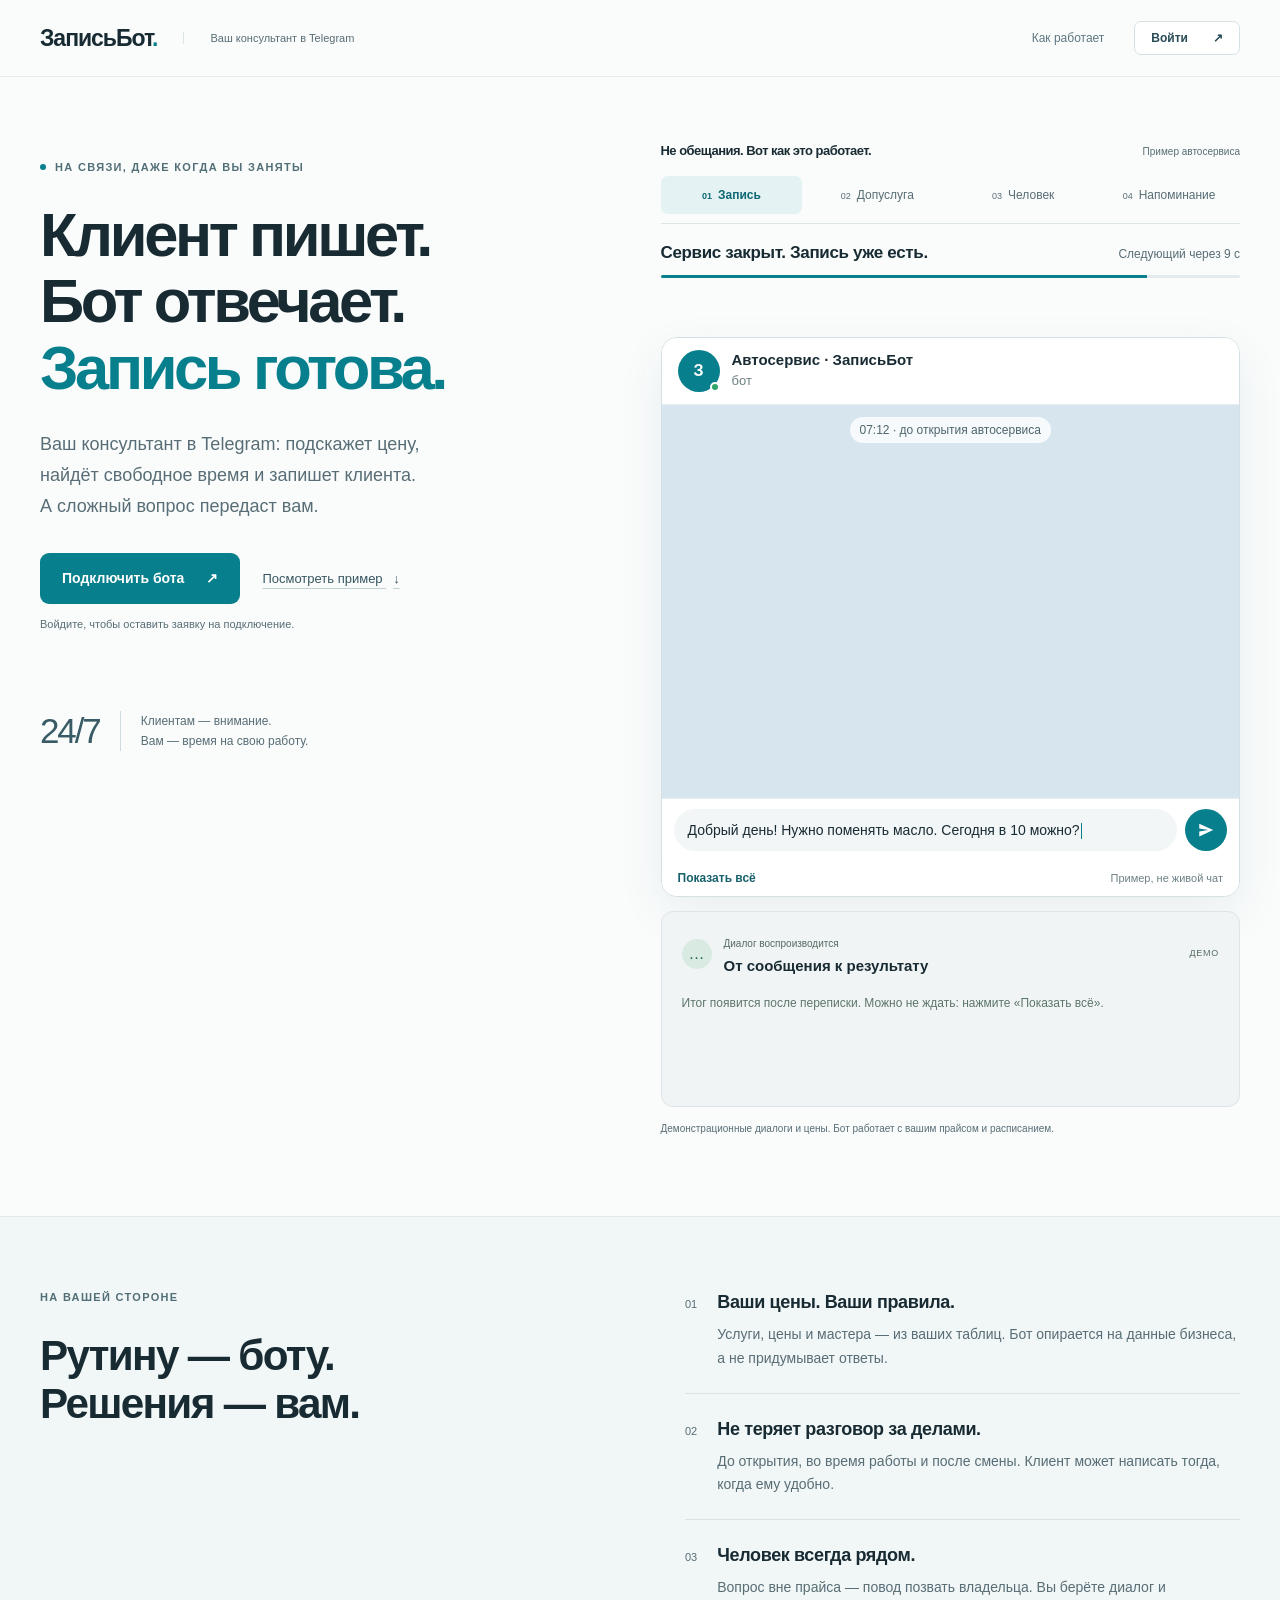
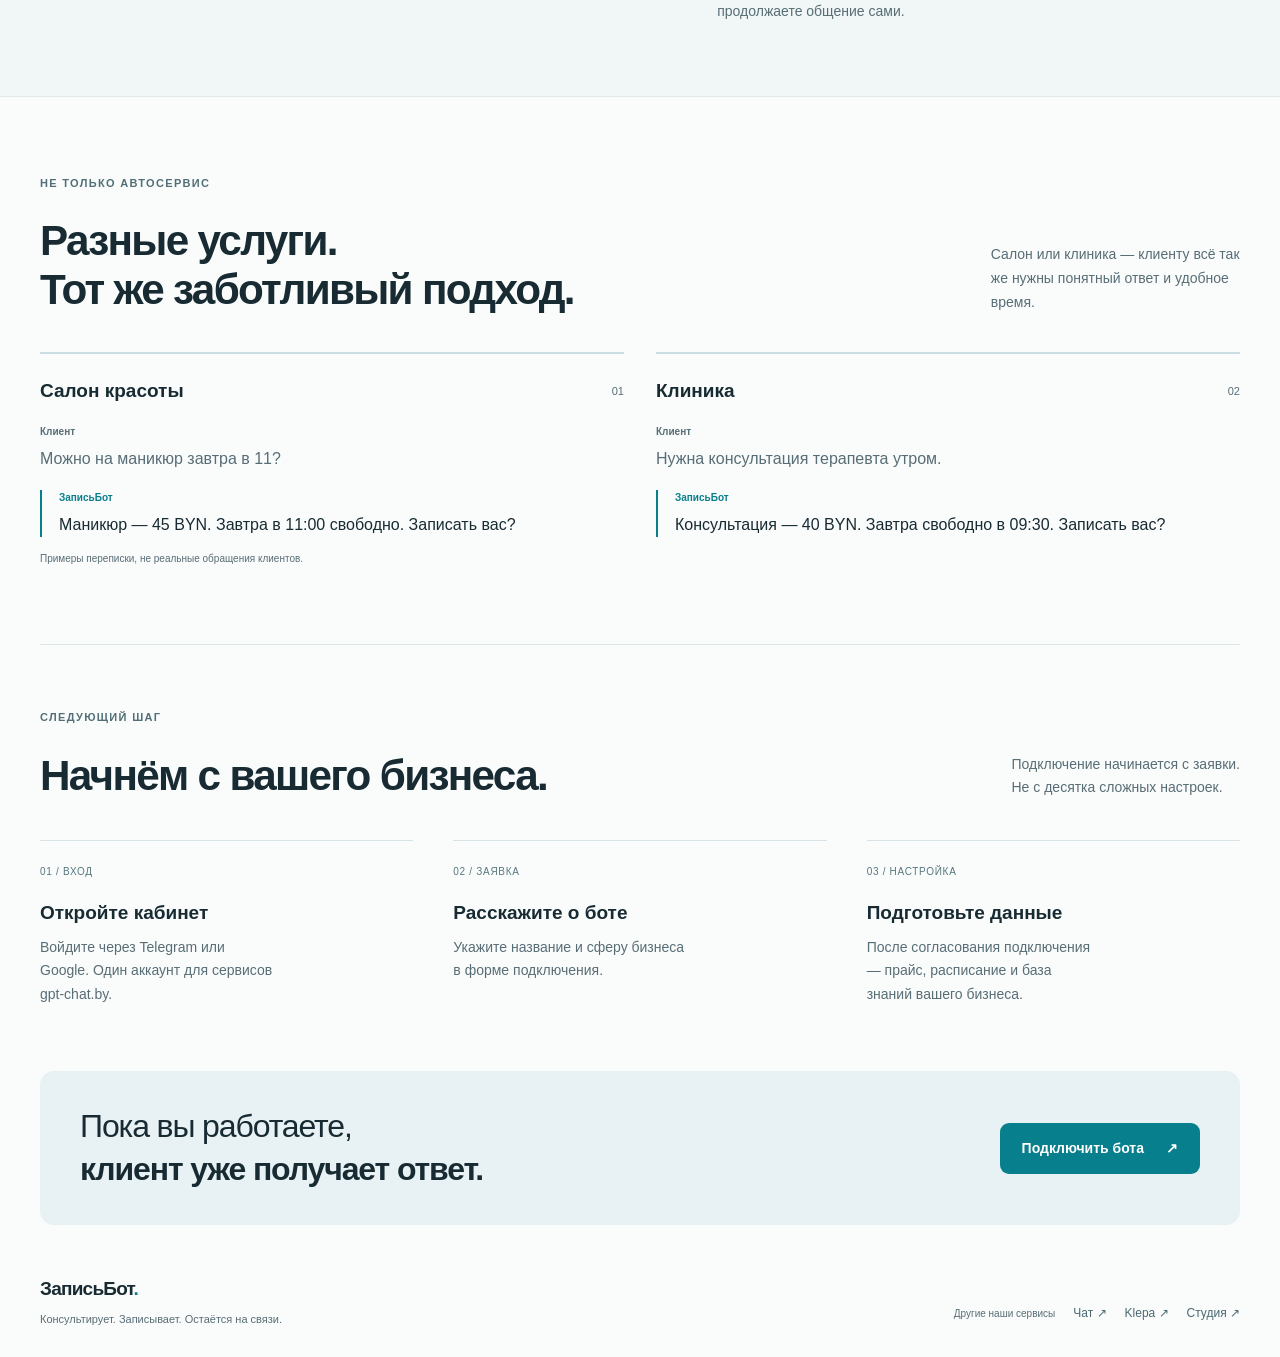
==== index.html @ fa201f04 "Deploy 2026-10-07 21:41" ====
<!DOCTYPE html><html  lang="ru"><head><meta charset="utf-8">
<meta name="viewport" content="width=device-width, initial-scale=1">
<title>ЗаписьБот — консультант в Telegram для вашего бизнеса</title>
<script>(function(){try{if(localStorage.getItem('agent.auth.token'))document.documentElement.dataset.session='1'}catch(e){}})()</script>
<style>:root{color-scheme:light;--ink:#1c2430;--muted:#5c6b7a;--paper:#f4efe6;--card:#fffdf8;--line:#e4dccb;--accent:#0f6e6e;--accent-ink:#f7fffc;--warn:#8a5a12;--bad:#8d2f2f;--ok:#1d6b45;--shadow:0 10px 30px rgba(28,36,48,.08);font-family:Segoe UI,PT Sans,sans-serif}*{box-sizing:border-box}body{background:var(--paper);color:var(--ink);margin:0}a{color:inherit}button,input,select,textarea{font:inherit}button{cursor:pointer}.page{margin:0 auto;width:min(1080px,calc(100% - 32px))}.topbar{background:#10243a;color:#f4efe6;position:sticky;top:0;z-index:20}.topbar-row{align-items:center;display:flex;gap:16px;min-height:64px}.wordmark{color:inherit;font-weight:700;letter-spacing:.02em;text-decoration:none}.nav,.topbar-end{align-items:center;display:flex;gap:8px}.topbar-end{margin-left:auto}.btn,.nav-link{background:transparent;border:0;border-radius:999px;color:inherit;padding:8px 14px;text-decoration:none}.btn.primary{background:var(--accent);color:var(--accent-ink)}.btn.ghost{background:transparent;border:1px solid}.btn.small{font-size:14px;padding:6px 10px}.site-jump{color:#f4efe6}main{padding:28px 0 64px}h1{font-size:32px;margin:0 0 8px}.lead{color:var(--muted);margin:0 0 20px}.grid{display:grid;gap:16px;grid-template-columns:repeat(auto-fill,minmax(280px,1fr))}.card{background:var(--card);border:1px solid var(--line);border-radius:18px;box-shadow:var(--shadow);padding:18px}.card h2{font-size:20px;margin:0 0 6px}.row{align-items:center;display:flex;flex-wrap:wrap;gap:8px}.chip{background:#efe6d4;border-radius:999px;font-size:13px;padding:2px 8px}.chip.ok{background:#d9f3e6;color:var(--ok)}.chip.warn{background:#f8e7c8;color:var(--warn)}.chip.bad{background:#f8d6d6;color:var(--bad)}.steps{color:var(--muted);display:flex;font-size:13px;gap:8px;margin:12px 0}.steps span.done{color:var(--ok);font-weight:650}label{display:block;font-size:14px;margin:10px 0 4px}input,select,textarea{background:#fff;border:1px solid var(--line);border-radius:10px;padding:10px 12px;width:100%}.tabs{display:flex;gap:8px;margin:16px 0}.tabs button[aria-selected=true]{background:var(--accent);color:var(--accent-ink)}.list{display:flex;flex-direction:column;gap:8px}.item,.list button{background:#fff;border:1px solid var(--line);border-radius:12px;padding:12px;text-align:left}.dialog{background:#10243a75;display:grid;inset:0;padding:16px;place-items:center;position:fixed}.dialog .card{width:min(420px,100%)}.error{color:var(--bad)}.note{color:var(--muted);font-size:14px}.transcript{display:flex;flex-direction:column;gap:8px;margin-top:12px}.bubble{background:#fff;border:1px solid var(--line);border-radius:12px;padding:10px 12px}.bubble.user{background:#e7f4f4}.session-hold{display:none}html[data-session="1"] .session-view:not(.session-known) .shift-showcase{display:none!important}html[data-session="1"] .session-hold{display:block;min-height:calc(100vh - 92px)}html[data-session="1"] .session-known .session-hold{display:none}</style>
<style>.login-overlay[data-v-5df3099f]{align-items:center;background:#181d207a;color:#252b2f;display:flex;inset:0;justify-content:center;padding:24px;position:fixed;z-index:1000}.login-overlay[data-v-5df3099f],.login-panel[data-v-5df3099f]{overflow-y:auto;overscroll-behavior:contain}.login-panel[data-v-5df3099f]{background:#fff;border:1px solid #e3e7e8;border-radius:24px;box-shadow:0 24px 80px #181d2033;max-height:calc(100dvh - 48px);padding:36px;position:relative;width:min(460px,100%)}.login-close[data-v-5df3099f]{background:transparent;border:0;border-radius:12px;color:#60686d;display:grid;height:44px;padding:10px;place-items:center;position:absolute;right:12px;top:12px;width:44px}.login-close svg[data-v-5df3099f]{fill:none;height:20px;stroke:currentColor;stroke-linecap:round;stroke-width:1.8;width:20px}.login-close[data-v-5df3099f]:hover{background:#f2f4f4}.login-eyebrow[data-v-5df3099f]{color:#087f8c;font-size:12px;font-weight:700;letter-spacing:.04em;margin:0 32px 16px 0}.login-panel h2[data-v-5df3099f]{font-size:clamp(26px,5vw,30px);letter-spacing:-.03em;line-height:1.2;margin:0 0 12px}.login-description[data-v-5df3099f]{color:#60686d;font-size:15px;line-height:1.6;margin:0}.login-account[data-v-5df3099f]{background:#f7f8f8;border:1px solid #e3e7e8;border-radius:12px;margin:24px 0;padding:16px}.login-account strong[data-v-5df3099f]{font-size:14px;font-weight:650}.login-account p[data-v-5df3099f]{color:#60686d;font-size:13px;line-height:1.6;margin:6px 0 0}.login-consent[data-v-5df3099f]{align-items:flex-start;cursor:pointer;display:flex;font-size:14px;gap:12px;line-height:1.5;margin:0}.login-checkbox[data-v-5df3099f]{accent-color:#087f8c;border-radius:4px;cursor:pointer;flex:0 0 20px;height:20px;margin:1px 0 0;padding:0;width:20px}.login-hint[data-v-5df3099f]{color:#60686d;font-size:12px;line-height:1.5;margin:8px 0 24px 32px}.login-providers[data-v-5df3099f]{display:grid;gap:10px}.login-provider[data-v-5df3099f]{align-items:center;border:1px solid transparent;border-radius:12px;display:flex;font-size:14px;font-weight:650;gap:12px;justify-content:center;line-height:1.5;min-height:52px;padding:12px 16px;width:100%}.login-provider svg[data-v-5df3099f]{flex-shrink:0;height:20px;width:20px}.login-telegram[data-v-5df3099f]{background:#087f8c;color:#fff}.login-telegram[data-v-5df3099f]:hover:not(:disabled){box-shadow:inset 0 0 0 100px #0000001a}.login-google[data-v-5df3099f]{background:#fff;border-color:#d5dbde;color:#252b2f}.login-google[data-v-5df3099f]:hover:not(:disabled){background:#f2f4f4}.login-google-mark[data-v-5df3099f]{font-size:20px;font-weight:700;line-height:1;width:20px}.login-provider[data-v-5df3099f]:disabled{cursor:not-allowed;opacity:.5}.login-checkbox[data-v-5df3099f]:focus-visible,.login-close[data-v-5df3099f]:focus-visible,.login-provider[data-v-5df3099f]:focus-visible{outline:3px solid #087f8c;outline-offset:3px}.login-panel h2[data-v-5df3099f]:focus{outline:none}.login-error[data-v-5df3099f]{background:#f7f8f8;border:1px solid #60686d;border-radius:10px;font-size:14px;line-height:1.5;margin:16px 0 0;overflow-wrap:anywhere;padding:12px 14px}@media(max-width:520px){.login-overlay[data-v-5df3099f]{padding:12px}.login-panel[data-v-5df3099f]{border-radius:18px;max-height:calc(100dvh - 24px);padding:32px 24px 24px}}</style>
<style>.guest-header[data-v-94c9e81d]{background:#fafcfc;border-bottom:1px solid #e5ecee;color:#182b33;position:sticky;top:0;z-index:20}.guest-header-row[data-v-94c9e81d]{align-items:center;display:flex;gap:26px;margin-inline:auto;min-height:76px;width:min(1240px,calc(100% - 80px))}.guest-wordmark[data-v-94c9e81d]{font-size:23px;font-weight:750;letter-spacing:-.045em;text-decoration:none;white-space:nowrap}.guest-wordmark>span[data-v-94c9e81d]{color:#087f8c}.guest-tagline[data-v-94c9e81d]{border-left:1px solid #dce5e7;color:#586d75;font-size:11px;padding-left:26px}.guest-navigation[data-v-94c9e81d]{align-items:center;display:flex;gap:30px;margin-left:auto}.guest-example[data-v-94c9e81d]{color:#5d7780;font-size:12px;text-decoration:none}.guest-login[data-v-94c9e81d]{align-items:center;background:#fff;border:1px solid #d5e2e5;border-radius:7px;color:#284b56;display:flex;font-size:12px;font-weight:600;gap:25px;padding:9px 16px}.guest-login[data-v-94c9e81d]:hover{background:#eaf3f4}.guest-header[data-v-94c9e81d] :is(a,button):focus-visible{outline:2px solid #087f8c;outline-offset:4px}html[data-session="1"] .guest-header.session-pending{height:64px;min-height:64px;visibility:hidden}@media(max-width:1100px){.guest-header-row[data-v-94c9e81d]{width:calc(100% - 48px)}}@media(max-width:820px){.guest-tagline[data-v-94c9e81d]{display:none}}@media(max-width:540px){.guest-header-row[data-v-94c9e81d]{gap:12px;min-height:64px;width:calc(100% - 36px)}.guest-wordmark[data-v-94c9e81d]{font-size:21px}.guest-navigation[data-v-94c9e81d]{gap:14px}.guest-example[data-v-94c9e81d]{font-size:11px}.guest-login[data-v-94c9e81d]{gap:12px;padding:8px 12px}}</style>
<style>.conversation[data-v-5dbd0349]{border:1px solid #d5e0e4;border-radius:16px;box-shadow:0 16px 48px #18394112;color:#182b33;flex-direction:column;height:560px;overflow:hidden}.chat-header[data-v-5dbd0349],.conversation[data-v-5dbd0349]{background:#fff;display:flex}.chat-header[data-v-5dbd0349]{align-items:center;border-bottom:1px solid #e6eef0;flex-shrink:0;gap:12px;padding:12px 16px}.avatar[data-v-5dbd0349]{background:#087f8c;border-radius:50%;color:#fff;display:grid;flex-shrink:0;font-weight:700;height:42px;place-items:center;position:relative;width:42px}.dot[data-v-5dbd0349]{background:#2ea36a;border:2px solid #fff;border-radius:50%;bottom:0;height:10px;position:absolute;right:0;width:10px}.chat-header strong[data-v-5dbd0349]{display:block;font-size:15px;line-height:1.2}.status[data-v-5dbd0349]{align-items:center;color:#6d8086;display:flex;font-size:13px;gap:6px;margin-top:2px;min-height:18px}.status.live[data-v-5dbd0349]{color:#087f8c}.spinner[data-v-5dbd0349]{animation:spin-5dbd0349 .7s linear infinite;border:2px solid #b7dde2;border-radius:50%;border-top-color:#087f8c;height:12px;width:12px}.feed[data-v-5dbd0349]{background:#d7e6ee;display:flex;flex:1;flex-direction:column;gap:8px;list-style:none;margin:0;min-height:0;overflow:auto;padding:12px 14px 16px}.date-chip[data-v-5dbd0349]{align-self:center;background:#ffffffd0;border-radius:999px;color:#4d656c;font-size:12px;margin-bottom:4px;padding:4px 10px}.message[data-v-5dbd0349]{align-self:flex-start;animation:rise-5dbd0349 .28s ease;background:#fff;border-radius:12px 12px 12px 4px;box-shadow:0 1px 1px #1839411a;max-width:min(78%,460px);padding:8px 12px 7px}.message.client[data-v-5dbd0349]{align-self:flex-end;background:#e7ffd4;border-radius:12px 12px 4px}.who[data-v-5dbd0349]{color:#087f8c;font-size:12px;font-weight:700}.message.owner .who[data-v-5dbd0349]{color:#2f8f4e}.message p[data-v-5dbd0349]{font-size:15px;line-height:1.45;margin:2px 0 0;white-space:pre-wrap}.composer[data-v-5dbd0349]{align-items:center;background:#fff;border-top:1px solid #e6eef0;display:flex;flex-shrink:0;gap:8px;height:62px;padding:0 12px}.input[data-v-5dbd0349]{background:#f3f6f7;border-radius:21px;flex:1;font-size:14px;height:42px;line-height:22px;min-width:0;overflow-x:auto;padding:10px 14px;scrollbar-width:none;white-space:nowrap}.input[data-v-5dbd0349]::-webkit-scrollbar{display:none}.placeholder[data-v-5dbd0349]{color:#8aa0a6}.caret[data-v-5dbd0349]{animation:blink-5dbd0349 1s steps(1) infinite;background:#087f8c;display:inline-block;height:16px;margin-left:1px;vertical-align:middle;width:1.5px}.send[data-v-5dbd0349]{background:#e7eef1;border-radius:50%;color:#8aa0a6;display:grid;flex-shrink:0;height:42px;place-items:center;width:42px}.send.ready[data-v-5dbd0349]{background:#087f8c;color:#fff}.footnote[data-v-5dbd0349]{align-items:center;background:#fff;display:flex;flex-shrink:0;gap:16px;height:36px;padding:0 16px}.footnote button[data-v-5dbd0349]{background:transparent;border:0;color:#17616d;font-size:12px;font-weight:650;padding:0}.footnote span[data-v-5dbd0349]{color:#6d8086;font-size:11px;margin-left:auto}button[data-v-5dbd0349]:focus-visible{outline:2px solid #087f8c;outline-offset:3px}@keyframes spin-5dbd0349{to{transform:rotate(1turn)}}@keyframes blink-5dbd0349{50%{opacity:0}}@keyframes rise-5dbd0349{0%{opacity:0;transform:translateY(8px)}}@media(max-width:480px){.chat-header[data-v-5dbd0349],.feed[data-v-5dbd0349]{padding:12px}.message[data-v-5dbd0349]{max-width:88%}}@media(prefers-reduced-motion:reduce){.caret[data-v-5dbd0349],.message[data-v-5dbd0349],.spinner[data-v-5dbd0349]{animation:none}}</style>
<style>.showcase[data-v-7ecd2133]{--demo-ink:#182b33;--demo-muted:#586d75;--demo-accent:#087f8c;background:#fafcfc;color:var(--demo-ink);font-family:Segoe UI,sans-serif;line-height:1.5;margin:-28px 0 -64px}.showcase-width[data-v-7ecd2133]{margin-inline:auto;width:min(1240px,calc(100% - 80px))}.opening[data-v-7ecd2133]{align-items:start;display:grid;gap:70px;grid-template-columns:.95fr 1fr;padding-block:64px 80px}.hero[data-v-7ecd2133]{padding-top:18px;position:sticky;top:120px}.eyebrow[data-v-7ecd2133],.section-label[data-v-7ecd2133]{color:#526e76;font-size:11px;font-weight:650;letter-spacing:.12em;margin:0 0 26px;text-transform:uppercase}.eyebrow[data-v-7ecd2133]{align-items:center;display:flex;gap:9px}.eyebrow span[data-v-7ecd2133]{background:var(--demo-accent);border-radius:50%;height:6px;width:6px}.hero h1[data-v-7ecd2133]{font-size:clamp(42px,4.8vw,68px);font-weight:650;letter-spacing:-.055em;line-height:1.09;margin:0 0 27px}.hero h1>span[data-v-7ecd2133]{color:var(--demo-accent)}.intro[data-v-7ecd2133]{color:var(--demo-muted);font-size:18px;line-height:1.7;margin:0 0 32px;max-width:39ch}.hero-actions[data-v-7ecd2133]{display:flex;flex-wrap:wrap}.action[data-v-7ecd2133],.hero-actions[data-v-7ecd2133]{align-items:center;gap:22px}.action[data-v-7ecd2133]{border:0;border-radius:9px;display:inline-flex;font-size:14px;font-weight:650;padding:15px 22px;text-decoration:none}.action.primary[data-v-7ecd2133]{background:var(--demo-accent);color:#fff}.action.primary[data-v-7ecd2133]:hover{background:#066775}.text-link[data-v-7ecd2133]{color:#36565f;font-size:13px;text-decoration-color:#c3d1d5;text-underline-offset:5px}.text-link span[data-v-7ecd2133]{margin-left:7px}.action-note[data-v-7ecd2133]{color:var(--demo-muted);font-size:11px;margin:12px 0 0}.hero-footnote[data-v-7ecd2133]{align-items:center;display:flex;gap:20px;margin-top:66px}.footnote-mark[data-v-7ecd2133]{color:#395b65;font-size:35px;font-weight:350;letter-spacing:-.06em}.hero-footnote p[data-v-7ecd2133]{border-left:1px solid #cfdbde;color:var(--demo-muted);font-size:12px;line-height:1.7;padding-left:20px}.demo[data-v-7ecd2133]{min-width:0;scroll-margin-top:100px}.demo-heading[data-v-7ecd2133]{align-items:baseline;display:flex;flex-wrap:wrap;gap:6px 16px;justify-content:space-between;margin-bottom:15px}.demo-heading h2[data-v-7ecd2133]{font-size:13px;font-weight:650;margin:0}.demo-heading>span[data-v-7ecd2133]{color:var(--demo-muted);font-size:10px}.scenario-tabs[data-v-7ecd2133]{border-bottom:1px solid #dce5e7;display:flex;gap:4px;padding-bottom:9px}.scenario-tabs button[data-v-7ecd2133]{background:transparent;border:0;border-radius:7px;color:var(--demo-muted);flex:1;font-size:12px;padding:10px 11px;white-space:nowrap}.scenario-tabs button[aria-pressed=true][data-v-7ecd2133]{background:#e5f2f3;color:#0b6874;font-weight:650}.tab-number[data-v-7ecd2133]{font-size:9px;margin-right:6px}.scene-caption[data-v-7ecd2133]{margin:16px 0 15px}.caption-row[data-v-7ecd2133]{align-items:baseline;display:flex;gap:12px;justify-content:space-between}.scene-caption h3[data-v-7ecd2133]{font-size:17px;font-weight:600;letter-spacing:-.02em;margin:0}.cycle[data-v-7ecd2133]{color:var(--demo-muted);flex-shrink:0;font-size:12px;font-variant-numeric:tabular-nums;margin:0}.cycle-track[data-v-7ecd2133]{background:#e3ebed;border-radius:999px;height:3px;margin-top:10px;overflow:hidden}.cycle-track span[data-v-7ecd2133]{background:var(--demo-accent);display:block;height:100%}.branches[data-v-7ecd2133]{display:flex;gap:7px;margin-top:12px;min-height:32px}.branches.idle[data-v-7ecd2133]{visibility:hidden}.branches button[data-v-7ecd2133]{background:#fff;border:1px solid #d5e0e3;border-radius:5px;color:#60747b;font-size:11px;padding:6px 10px}.branches button[aria-pressed=true][data-v-7ecd2133]{background:#182b33;border-color:#182b33;color:#fff}.result[data-v-7ecd2133]{background:#f0f6f3;border:1px solid #d5e4df;border-radius:12px;margin-top:14px;min-height:196px;padding:18px 20px}.result.pending[data-v-7ecd2133]{background:#f0f4f5;border-color:#dce4e7}.result-heading[data-v-7ecd2133]{align-items:center;display:flex;gap:12px}.result-icon[data-v-7ecd2133]{background:#d9eae2;border-radius:50%;color:#29694d;display:grid;flex-shrink:0;height:30px;place-items:center;width:30px}.result-label[data-v-7ecd2133]{color:#536b60;font-size:10px}.result h4[data-v-7ecd2133]{font-size:15px;font-weight:650;margin:1px 0 0}.sample[data-v-7ecd2133]{color:#536b60;font-size:9px;letter-spacing:.08em;margin-left:auto;text-transform:uppercase}.result dl[data-v-7ecd2133]{display:grid;gap:12px;grid-template-columns:.85fr 1.4fr 1fr;margin:19px 0 0}.result dt[data-v-7ecd2133]{color:#536b60;font-size:10px;margin-bottom:4px}.result dd[data-v-7ecd2133]{font-size:12px;font-weight:600;margin:0}.result-detail[data-v-7ecd2133]{color:#5d756b;font-size:12px;line-height:1.6;margin:16px 0 0}.example-note[data-v-7ecd2133]{color:var(--demo-muted);font-size:10px;margin:14px 0 0}.owner-notice[data-v-7ecd2133]{border:1px dashed #b7ccd0;border-radius:10px;margin-top:14px;padding:16px 20px}.owner-notice span[data-v-7ecd2133]{color:#54747c;font-size:10px;font-weight:650;letter-spacing:.06em;text-transform:uppercase}.owner-notice p[data-v-7ecd2133]{color:#536b73;font-size:14px;margin:6px 0 0}.principles[data-v-7ecd2133]{background:#f1f6f7;border-block:1px solid #e1e9eb;padding-block:72px}.principles-grid[data-v-7ecd2133]{display:grid;gap:90px;grid-template-columns:1fr 1fr}.showcase h2[data-v-7ecd2133]{letter-spacing:-.04em}.principles h2[data-v-7ecd2133],.section-heading h2[data-v-7ecd2133]{font-size:clamp(30px,3.3vw,44px);font-weight:600;line-height:1.15;margin:0}.principle-list article[data-v-7ecd2133]{align-items:baseline;border-bottom:1px solid #d7e3e6;display:flex;gap:20px;padding:22px 0}.principle-list article[data-v-7ecd2133]:first-child{padding-top:0}.principle-list article[data-v-7ecd2133]:last-child{border:0;padding-bottom:0}.principle-list article>span[data-v-7ecd2133]{color:var(--demo-muted);font-size:11px}.principle-list h3[data-v-7ecd2133]{font-size:18px;font-weight:600;letter-spacing:-.02em;margin:0 0 7px}.principle-list p[data-v-7ecd2133]{color:var(--demo-muted);font-size:14px;line-height:1.7;margin:0}.other-businesses[data-v-7ecd2133]{padding-block:78px}.section-heading[data-v-7ecd2133]{align-items:end;display:flex;gap:50px;justify-content:space-between}.section-heading>p[data-v-7ecd2133]{color:var(--demo-muted);font-size:14px;line-height:1.7;margin:0;max-width:32ch}.niche-grid[data-v-7ecd2133]{display:grid;gap:32px;grid-template-columns:1fr 1fr;margin-top:38px}.niche[data-v-7ecd2133]{border-top:2px solid #cadde1;padding:23px 0 0}.niche header[data-v-7ecd2133]{align-items:center;display:flex;justify-content:space-between}.niche h3[data-v-7ecd2133]{font-size:19px;font-weight:600;margin:0}.niche header>span[data-v-7ecd2133]{color:var(--demo-muted);font-size:11px}.niche p[data-v-7ecd2133]{font-size:16px;line-height:1.6;margin:18px 0 0}.niche p>span[data-v-7ecd2133]{display:block;font-size:10px;font-weight:600;margin-bottom:6px}.niche p>span[data-v-7ecd2133],.niche-client[data-v-7ecd2133]{color:var(--demo-muted)}.niche-reply[data-v-7ecd2133]{border-left:2px solid var(--demo-accent);padding-left:17px}.niche-reply>span[data-v-7ecd2133]{color:var(--demo-accent)!important}.getting-started[data-v-7ecd2133]{border-top:1px solid #dce6e9;padding-block:64px 0}.onboarding[data-v-7ecd2133]{display:grid;gap:40px;grid-template-columns:repeat(3,1fr);list-style:none;margin:40px 0 64px;padding:0}.onboarding li[data-v-7ecd2133]{border-top:1px solid #d6e2e5;padding-top:17px}.onboarding li>span[data-v-7ecd2133]{color:#57777e;font-size:10px;letter-spacing:.07em;text-transform:uppercase}.onboarding h3[data-v-7ecd2133]{font-size:19px;font-weight:600;margin:17px 0 8px}.onboarding p[data-v-7ecd2133]{color:var(--demo-muted);font-size:14px;line-height:1.7;margin:0;max-width:30ch}.closing[data-v-7ecd2133]{align-items:center;background:#e8f2f4;border-radius:14px;display:flex;gap:24px;justify-content:space-between;padding:34px 40px}.closing p[data-v-7ecd2133]{font-size:clamp(22px,2.5vw,32px);letter-spacing:-.035em;line-height:1.35;margin:0}.closing strong[data-v-7ecd2133]{font-weight:600}.closing .action[data-v-7ecd2133]{flex-shrink:0}.footer[data-v-7ecd2133]{align-items:end;display:flex;gap:30px;justify-content:space-between;padding-block:50px 30px}.footer-brand[data-v-7ecd2133]{font-size:19px;font-weight:700;letter-spacing:-.04em;text-decoration:none}.footer-brand>span[data-v-7ecd2133]{color:var(--demo-accent)}.footer p[data-v-7ecd2133]{color:var(--demo-muted);font-size:11px;margin:7px 0 0}.footer nav[data-v-7ecd2133]{align-items:center;display:flex;flex-wrap:wrap;gap:18px}.footer nav>span[data-v-7ecd2133]{color:var(--demo-muted);font-size:10px}.footer nav button[data-v-7ecd2133]{background:transparent;border:0;color:#4c6973;font-size:12px;padding:5px 0}.demo[data-v-7ecd2133]:focus-visible,a[data-v-7ecd2133]:focus-visible,button[data-v-7ecd2133]:focus-visible{outline:2px solid var(--demo-accent);outline-offset:4px}@media(min-width:1600px){.opening[data-v-7ecd2133]{padding-top:88px}}@media(max-width:1100px){.opening[data-v-7ecd2133]{gap:35px}.showcase-width[data-v-7ecd2133]{width:calc(100% - 48px)}.tab-number[data-v-7ecd2133]{display:none}.hero-actions[data-v-7ecd2133]{gap:16px}.principles-grid[data-v-7ecd2133]{gap:50px}}@media(max-width:820px){.opening[data-v-7ecd2133]{gap:48px;grid-template-columns:1fr;padding-block:40px 54px}.hero[data-v-7ecd2133]{padding-top:0;position:static}.hero h1[data-v-7ecd2133]{font-size:clamp(48px,8vw,64px)}.intro[data-v-7ecd2133]{max-width:44ch}.hero-footnote[data-v-7ecd2133]{display:none}.demo[data-v-7ecd2133]{max-width:620px;width:100%}.principles-grid[data-v-7ecd2133]{gap:30px;grid-template-columns:1fr}.principles[data-v-7ecd2133]{padding-block:48px}.section-heading[data-v-7ecd2133]{align-items:start;flex-direction:column;gap:22px}.section-heading>p[data-v-7ecd2133]{max-width:45ch}.other-businesses[data-v-7ecd2133]{padding-block:48px}.onboarding[data-v-7ecd2133]{gap:24px;margin-bottom:40px}.closing[data-v-7ecd2133]{padding:28px}.footer[data-v-7ecd2133]{align-items:start;flex-direction:column}}@media(max-width:540px){.showcase-width[data-v-7ecd2133]{width:calc(100% - 36px)}.eyebrow[data-v-7ecd2133]{font-size:9px;letter-spacing:.08em;margin-bottom:22px}.hero h1[data-v-7ecd2133]{font-size:clamp(40px,11.4vw,58px)}.intro[data-v-7ecd2133]{font-size:16px;margin-bottom:24px}.action[data-v-7ecd2133],.hero-actions[data-v-7ecd2133]{gap:18px}.action[data-v-7ecd2133]{font-size:13px;padding:14px 18px}.text-link[data-v-7ecd2133]{font-size:12px}.scenario-tabs[data-v-7ecd2133]{gap:2px}.scenario-tabs button[data-v-7ecd2133]{font-size:11px;padding:10px 7px}.result[data-v-7ecd2133]{padding:16px}.result dl[data-v-7ecd2133]{grid-template-columns:1fr 1fr}.result dl>div[data-v-7ecd2133]:last-child{grid-column:1/-1}.niche-grid[data-v-7ecd2133],.onboarding[data-v-7ecd2133]{grid-template-columns:1fr}.niche-grid[data-v-7ecd2133]{gap:30px}.onboarding p[data-v-7ecd2133]{max-width:none}.getting-started[data-v-7ecd2133]{padding-top:40px}.closing[data-v-7ecd2133]{align-items:start;flex-direction:column;padding:24px}.footer[data-v-7ecd2133]{padding-top:36px}.footer nav[data-v-7ecd2133]{gap:16px}.footer nav>span[data-v-7ecd2133]{flex-basis:100%}}</style>
<link rel="preload" as="fetch" crossorigin="anonymous" href="/_payload.json?_b=02674fe7-17ca-4e29-85c3-bb653f272138">
<link rel="modulepreload" as="script" crossorigin href="/_nuxt/DmLUloKn.js">
<link rel="modulepreload" as="script" crossorigin href="/_nuxt/0H30kPEO.js">
<link rel="modulepreload" as="script" crossorigin href="/_nuxt/JbB9D_4R.js">
<link rel="modulepreload" as="script" crossorigin href="/_nuxt/CSxYJjL6.js">
<link rel="modulepreload" as="script" crossorigin href="/_nuxt/BD3rn7av.js">
<link rel="modulepreload" as="script" crossorigin href="/_nuxt/B3I9xoaW.js">
<script type="module" src="/_nuxt/DmLUloKn.js" crossorigin></script>
<link rel="prefetch" as="script" crossorigin href="/_nuxt/1NijRICx.js">
<link rel="prefetch" as="script" crossorigin href="/_nuxt/D34NlbVU.js">
<meta name="description" content="Кабинет владельца ЗаписьБота.">
<meta name="robots" content="noindex, nofollow">
<meta name="theme-color" content="#10243a">
<link rel="icon" type="image/svg+xml" href="/favicon.svg"></head><body><!--teleport start anchor--><!----><!--teleport anchor--><div id="__nuxt"><div data-v-94c9e81d><header class="session-pending guest-header" data-v-94c9e81d><div class="guest-header-row" data-v-94c9e81d><a aria-current="page" href="/" class="router-link-active router-link-exact-active guest-wordmark" data-v-94c9e81d>ЗаписьБот<span aria-hidden="true" data-v-94c9e81d>.</span></a><span class="guest-tagline" data-v-94c9e81d>Ваш консультант в Telegram</span><nav class="guest-navigation" aria-label="Главная навигация" data-v-94c9e81d><a class="guest-example" href="#demo" data-v-94c9e81d>Как работает</a><button type="button" class="guest-login" data-v-94c9e81d>Войти <span aria-hidden="true" data-v-94c9e81d>↗</span></button></nav></div></header><main data-v-94c9e81d><!--[--><div></div><div class="session-view"><div class="session-hold" aria-busy="true"></div><div class="showcase shift-showcase" data-v-7ecd2133><div class="showcase-width opening" data-v-7ecd2133><section class="hero" aria-labelledby="hero-title" data-v-7ecd2133><p class="eyebrow" data-v-7ecd2133><span aria-hidden="true" data-v-7ecd2133></span> На связи, даже когда вы заняты</p><h1 id="hero-title" data-v-7ecd2133>Клиент пишет.<br data-v-7ecd2133>Бот отвечает.<br data-v-7ecd2133><span data-v-7ecd2133>Запись готова.</span></h1><p class="intro" data-v-7ecd2133>Ваш консультант в Telegram: подскажет цену, найдёт свободное время и запишет клиента. А сложный вопрос передаст вам.</p><div class="hero-actions" data-v-7ecd2133><button type="button" class="action primary" data-v-7ecd2133>Подключить бота <span aria-hidden="true" data-v-7ecd2133>↗</span></button><a class="text-link" href="#demo" data-v-7ecd2133>Посмотреть пример <span aria-hidden="true" data-v-7ecd2133>↓</span></a></div><p class="action-note" data-v-7ecd2133>Войдите, чтобы оставить заявку на подключение.</p><div class="hero-footnote" data-v-7ecd2133><span class="footnote-mark" aria-hidden="true" data-v-7ecd2133>24/7</span><p data-v-7ecd2133>Клиентам — внимание.<br data-v-7ecd2133>Вам — время на свою работу.</p></div></section><section id="demo" class="demo" aria-labelledby="demo-title" tabindex="-1" data-v-7ecd2133><div class="demo-heading" data-v-7ecd2133><h2 id="demo-title" data-v-7ecd2133>Не обещания. Вот как это работает.</h2><span data-v-7ecd2133>Пример автосервиса</span></div><div class="scenario-tabs" role="group" aria-label="Выберите сценарий" data-v-7ecd2133><!--[--><button type="button" aria-pressed="true" data-v-7ecd2133><span class="tab-number" data-v-7ecd2133>01</span>Запись</button><button type="button" aria-pressed="false" data-v-7ecd2133><span class="tab-number" data-v-7ecd2133>02</span>Допуслуга</button><button type="button" aria-pressed="false" data-v-7ecd2133><span class="tab-number" data-v-7ecd2133>03</span>Человек</button><button type="button" aria-pressed="false" data-v-7ecd2133><span class="tab-number" data-v-7ecd2133>04</span>Напоминание</button><!--]--></div><div class="scene-caption" data-v-7ecd2133><div class="caption-row" data-v-7ecd2133><h3 data-v-7ecd2133>Сервис закрыт. Запись уже есть.</h3><p class="cycle" data-v-7ecd2133>Следующий через 10 с</p></div><div class="cycle-track" aria-hidden="true" data-v-7ecd2133><span style="width:100%;" data-v-7ecd2133></span></div><div role="group" class="idle branches" aria-hidden="true" data-v-7ecd2133><!----></div></div><div class="conversation" data-v-7ecd2133 data-v-5dbd0349><header class="chat-header" data-v-5dbd0349><span class="avatar" aria-hidden="true" data-v-5dbd0349>З<span class="dot" data-v-5dbd0349></span></span><div data-v-5dbd0349><strong data-v-5dbd0349>Автосервис · ЗаписьБот</strong><span class="status" aria-live="polite" data-v-5dbd0349><!--[-->бот<!--]--></span></div></header><ol class="feed" aria-label="Пример переписки: Запись" data-v-5dbd0349><li class="date-chip" data-v-5dbd0349>07:12 · до открытия автосервиса</li><!--[--><!--]--></ol><footer class="composer" data-v-5dbd0349><div class="input" aria-hidden="true" data-v-5dbd0349><span class="placeholder" data-v-5dbd0349>Сообщение</span><!----></div><span class="send" aria-hidden="true" data-v-5dbd0349><svg viewBox="0 0 24 24" width="18" height="18" data-v-5dbd0349><path fill="currentColor" d="M3 20.5 21.5 12 3 3.5 3 10l12 2-12 2z" data-v-5dbd0349></path></svg></span></footer><div class="footnote" data-v-5dbd0349><!----><span data-v-5dbd0349>Пример, не живой чат</span></div></div><!----><aside class="pending result" aria-label="Результат сценария" aria-live="polite" data-v-7ecd2133><div class="result-heading" data-v-7ecd2133><span class="result-icon" aria-hidden="true" data-v-7ecd2133>…</span><div data-v-7ecd2133><span class="result-label" data-v-7ecd2133>Диалог воспроизводится</span><h4 data-v-7ecd2133>От сообщения к результату</h4></div><span class="sample" data-v-7ecd2133>Демо</span></div><p class="result-detail" data-v-7ecd2133>Итог появится после переписки. Можно не ждать: нажмите «Показать всё».</p></aside><p class="example-note" data-v-7ecd2133>Демонстрационные диалоги и цены. Бот работает с вашим прайсом и расписанием.</p></section></div><section class="principles" aria-labelledby="principles-title" data-v-7ecd2133><div class="showcase-width principles-grid" data-v-7ecd2133><div data-v-7ecd2133><p class="section-label" data-v-7ecd2133>На вашей стороне</p><h2 id="principles-title" data-v-7ecd2133>Рутину — боту.<br data-v-7ecd2133>Решения — вам.</h2></div><div class="principle-list" data-v-7ecd2133><article data-v-7ecd2133><span data-v-7ecd2133>01</span><div data-v-7ecd2133><h3 data-v-7ecd2133>Ваши цены. Ваши правила.</h3><p data-v-7ecd2133>Услуги, цены и мастера — из ваших таблиц. Бот опирается на данные бизнеса, а не придумывает ответы.</p></div></article><article data-v-7ecd2133><span data-v-7ecd2133>02</span><div data-v-7ecd2133><h3 data-v-7ecd2133>Не теряет разговор за делами.</h3><p data-v-7ecd2133>До открытия, во время работы и после смены. Клиент может написать тогда, когда ему удобно.</p></div></article><article data-v-7ecd2133><span data-v-7ecd2133>03</span><div data-v-7ecd2133><h3 data-v-7ecd2133>Человек всегда рядом.</h3><p data-v-7ecd2133>Вопрос вне прайса — повод позвать владельца. Вы берёте диалог и продолжаете общение сами.</p></div></article></div></div></section><section class="showcase-width other-businesses" aria-labelledby="niches-title" data-v-7ecd2133><div class="section-heading" data-v-7ecd2133><div data-v-7ecd2133><p class="section-label" data-v-7ecd2133>Не только автосервис</p><h2 id="niches-title" data-v-7ecd2133>Разные услуги.<br data-v-7ecd2133>Тот же заботливый подход.</h2></div><p data-v-7ecd2133>Салон или клиника — клиенту всё так же нужны понятный ответ и удобное время.</p></div><div class="niche-grid" data-v-7ecd2133><!--[--><article class="niche" data-v-7ecd2133><header data-v-7ecd2133><h3 data-v-7ecd2133>Салон красоты</h3><span aria-hidden="true" data-v-7ecd2133>01</span></header><p class="niche-client" data-v-7ecd2133><span data-v-7ecd2133>Клиент</span>Можно на маникюр завтра в 11?</p><p class="niche-reply" data-v-7ecd2133><span data-v-7ecd2133>ЗаписьБот</span>Маникюр — 45 BYN. Завтра в 11:00 свободно. Записать вас?</p></article><article class="niche" data-v-7ecd2133><header data-v-7ecd2133><h3 data-v-7ecd2133>Клиника</h3><span aria-hidden="true" data-v-7ecd2133>02</span></header><p class="niche-client" data-v-7ecd2133><span data-v-7ecd2133>Клиент</span>Нужна консультация терапевта утром.</p><p class="niche-reply" data-v-7ecd2133><span data-v-7ecd2133>ЗаписьБот</span>Консультация — 40 BYN. Завтра свободно в 09:30. Записать вас?</p></article><!--]--></div><p class="example-note" data-v-7ecd2133>Примеры переписки, не реальные обращения клиентов.</p></section><section class="showcase-width getting-started" aria-labelledby="start-title" data-v-7ecd2133><p class="section-label" data-v-7ecd2133>Следующий шаг</p><div class="section-heading" data-v-7ecd2133><h2 id="start-title" data-v-7ecd2133>Начнём с вашего бизнеса.</h2><p data-v-7ecd2133>Подключение начинается с заявки.<br data-v-7ecd2133>Не с десятка сложных настроек.</p></div><ol class="onboarding" data-v-7ecd2133><li data-v-7ecd2133><span data-v-7ecd2133>01 / Вход</span><h3 data-v-7ecd2133>Откройте кабинет</h3><p data-v-7ecd2133>Войдите через Telegram или Google. Один аккаунт для сервисов gpt-chat.by.</p></li><li data-v-7ecd2133><span data-v-7ecd2133>02 / Заявка</span><h3 data-v-7ecd2133>Расскажите о боте</h3><p data-v-7ecd2133>Укажите название и сферу бизнеса в форме подключения.</p></li><li data-v-7ecd2133><span data-v-7ecd2133>03 / Настройка</span><h3 data-v-7ecd2133>Подготовьте данные</h3><p data-v-7ecd2133>После согласования подключения — прайс, расписание и база знаний вашего бизнеса.</p></li></ol><div class="closing" data-v-7ecd2133><p data-v-7ecd2133>Пока вы работаете,<br data-v-7ecd2133><strong data-v-7ecd2133>клиент уже получает ответ.</strong></p><button type="button" class="action primary" data-v-7ecd2133>Подключить бота <span aria-hidden="true" data-v-7ecd2133>↗</span></button></div></section><footer class="showcase-width footer" data-v-7ecd2133><div data-v-7ecd2133><a aria-current="page" href="/" class="router-link-active router-link-exact-active footer-brand" data-v-7ecd2133>ЗаписьБот<span aria-hidden="true" data-v-7ecd2133>.</span></a><p data-v-7ecd2133>Консультирует. Записывает. Остаётся на связи.</p></div><nav aria-label="Другие сервисы gpt-chat.by" data-v-7ecd2133><span data-v-7ecd2133>Другие наши сервисы</span><button type="button" data-v-7ecd2133>Чат ↗</button><button type="button" data-v-7ecd2133>Klepa ↗</button><button type="button" data-v-7ecd2133>Студия ↗</button></nav></footer></div></div><!--]--></main><!--teleport start--><!--teleport end--></div></div><div id="teleports"></div><script>window.__NUXT__={};window.__NUXT__.config={public:{siteUrl:"https://agent.gpt-chat.by",apiBase:"https://api.gpt-chat.by/api",telegramBotId:"7714752762"},app:{baseURL:"/",buildId:"02674fe7-17ca-4e29-85c3-bb653f272138",buildAssetsDir:"/_nuxt/",cdnURL:""}}</script>
<script type="application/json" data-nuxt-data="nuxt-app" data-ssr="true" id="__NUXT_DATA__" data-src="/_payload.json?_b=02674fe7-17ca-4e29-85c3-bb653f272138">[{"state":1,"once":5,"_errors":6,"serverRendered":8,"path":9,"prerenderedAt":10},["Reactive",2],{"$sagent-login-open":3,"$sagent-login-consent":3,"$sagent-login-token":4,"$sagent-login-refresh":4,"$sagent-login-error":4},false,"",["Set"],["ShallowReactive",7],{},true,"\u002F",1791398500966]</script></body></html>
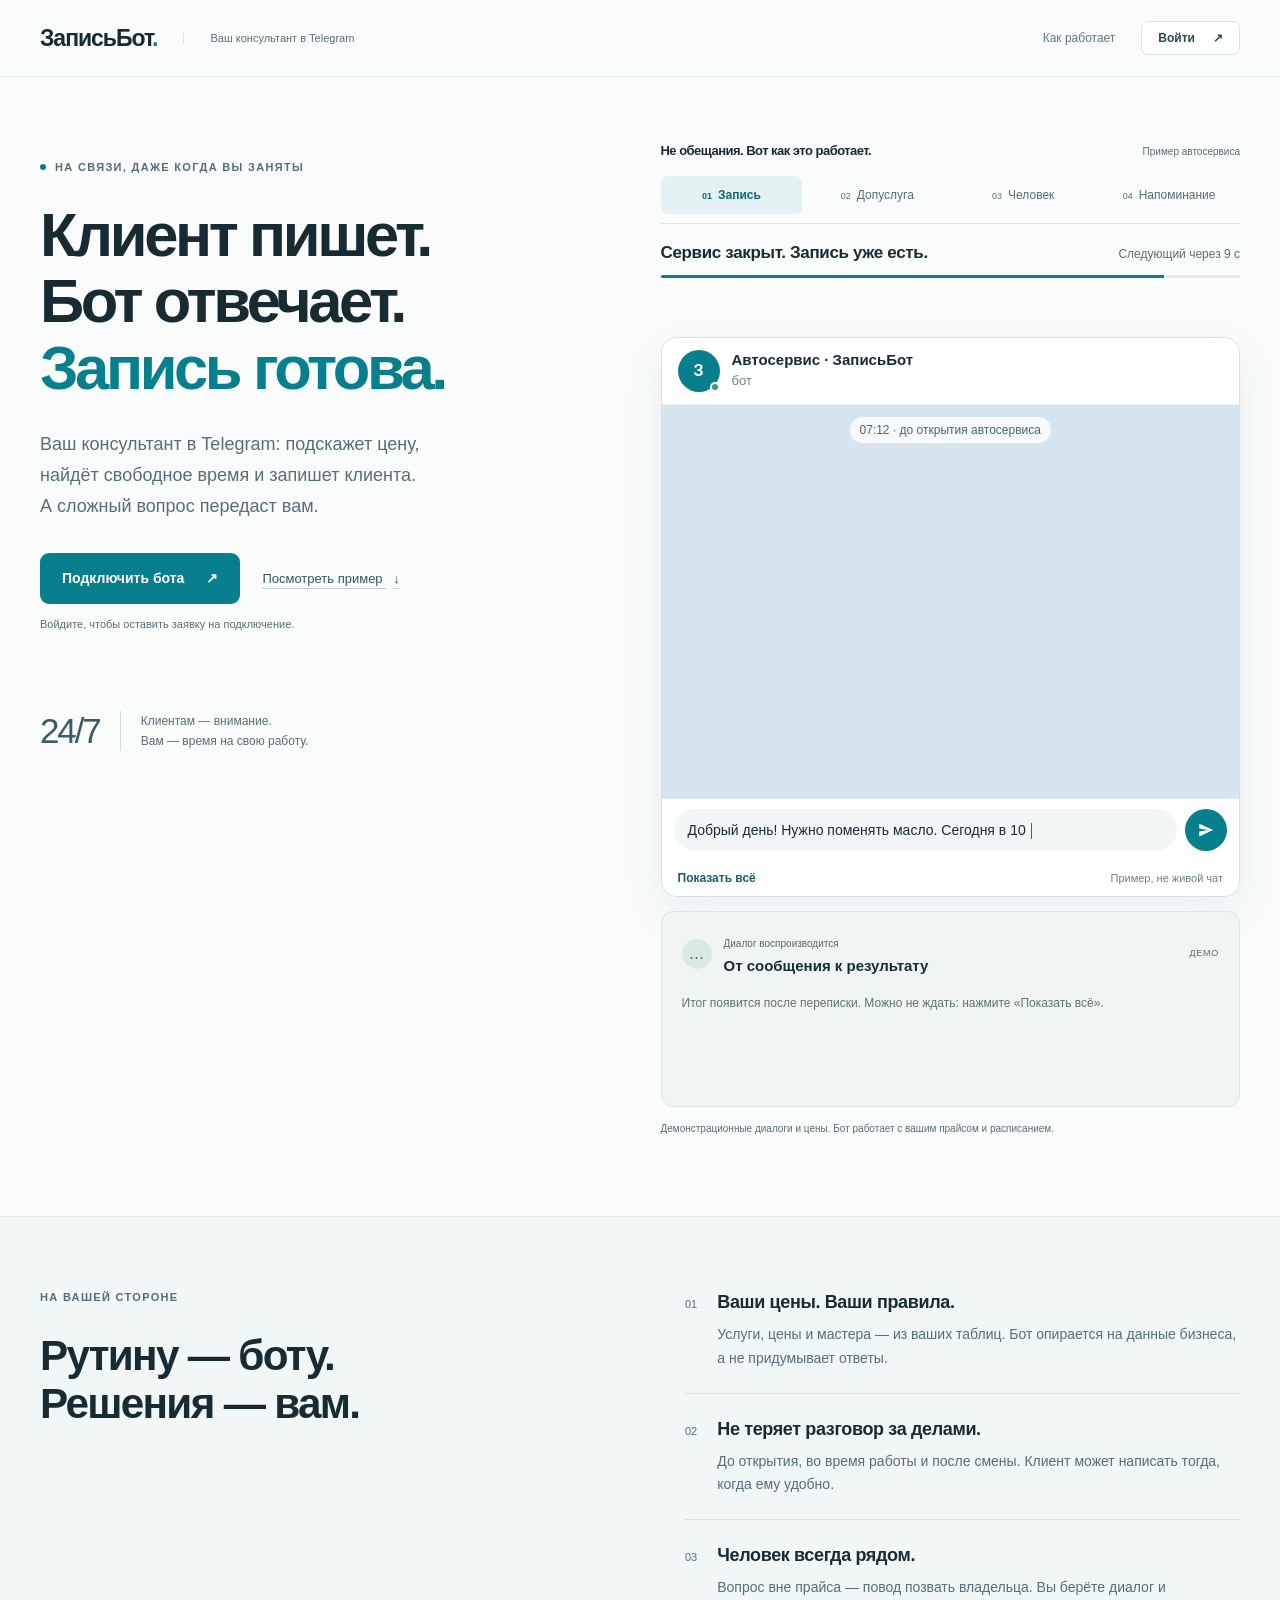
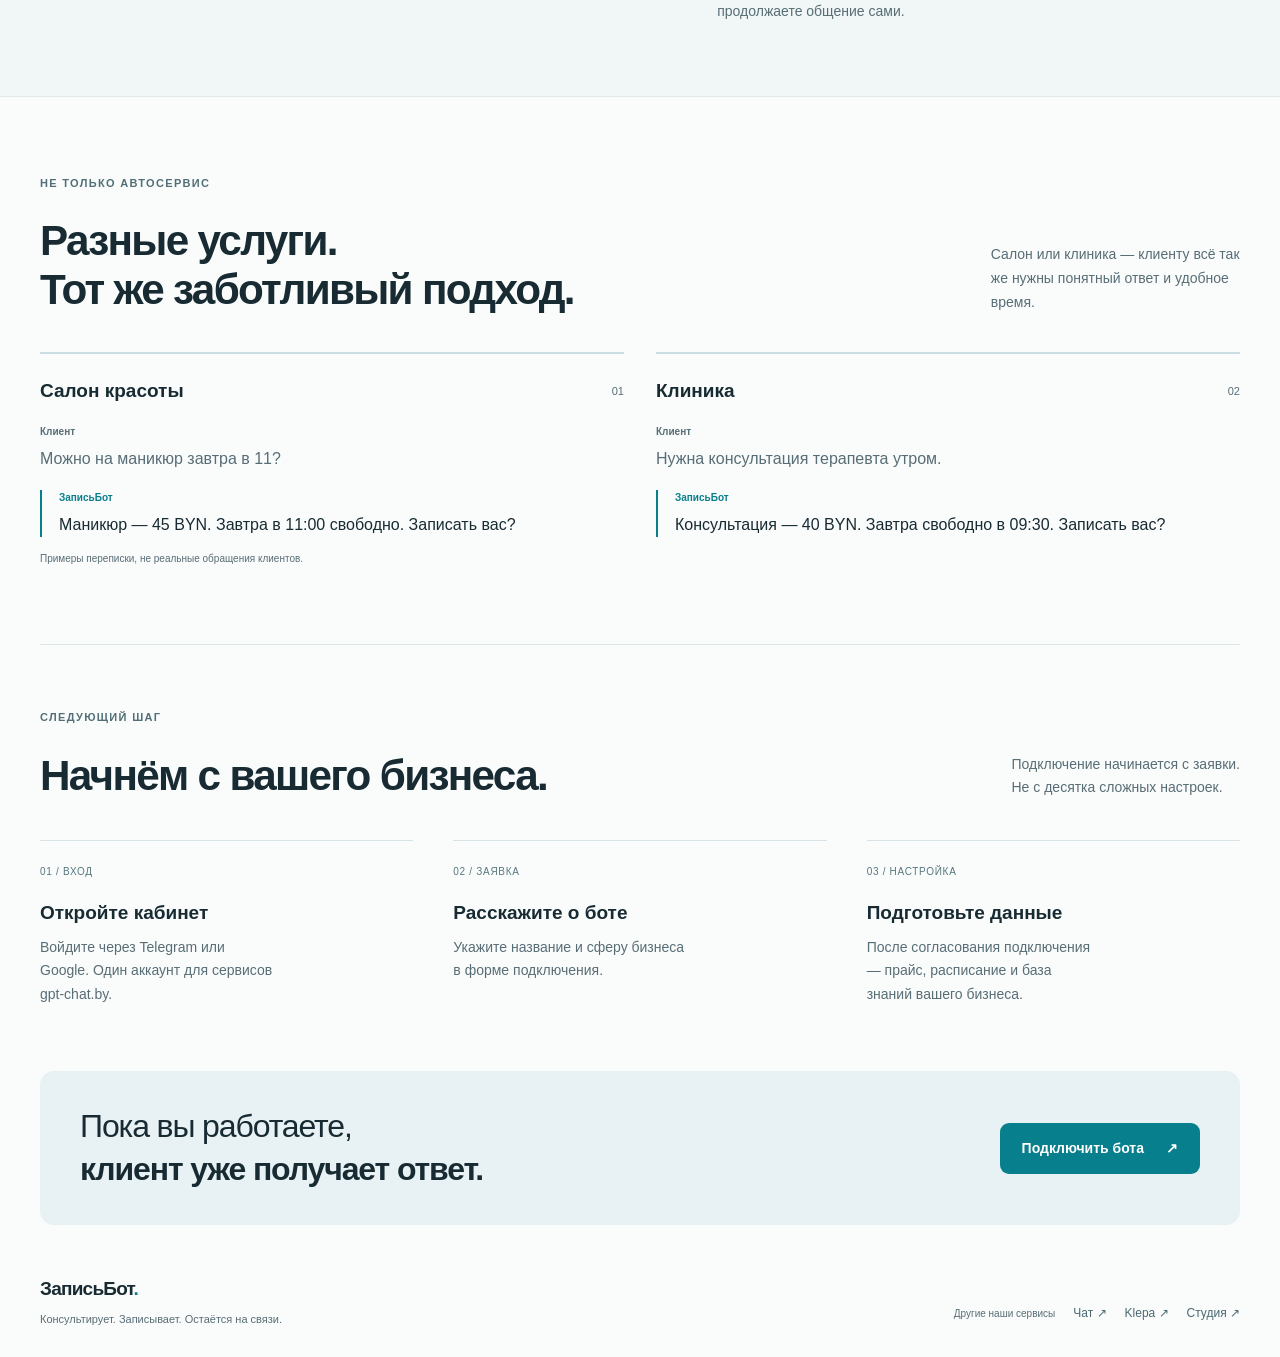
==== commit 0fb6048d: "Deploy 2026-11-18 20:56" ====
--- a/index.html
+++ b/index.html
@@ -1,24 +1,22 @@
 <!DOCTYPE html><html  lang="ru"><head><meta charset="utf-8">
 <meta name="viewport" content="width=device-width, initial-scale=1">
 <title>ЗаписьБот — консультант в Telegram для вашего бизнеса</title>
-<script>(function(){try{if(localStorage.getItem('agent.auth.token'))document.documentElement.dataset.session='1'}catch(e){}})()</script>
-<style>:root{color-scheme:light;--ink:#1c2430;--muted:#5c6b7a;--paper:#f4efe6;--card:#fffdf8;--line:#e4dccb;--accent:#0f6e6e;--accent-ink:#f7fffc;--warn:#8a5a12;--bad:#8d2f2f;--ok:#1d6b45;--shadow:0 10px 30px rgba(28,36,48,.08);font-family:Segoe UI,PT Sans,sans-serif}*{box-sizing:border-box}body{background:var(--paper);color:var(--ink);margin:0}a{color:inherit}button,input,select,textarea{font:inherit}button{cursor:pointer}.page{margin:0 auto;width:min(1080px,calc(100% - 32px))}.topbar{background:#10243a;color:#f4efe6;position:sticky;top:0;z-index:20}.topbar-row{align-items:center;display:flex;gap:16px;min-height:64px}.wordmark{color:inherit;font-weight:700;letter-spacing:.02em;text-decoration:none}.nav,.topbar-end{align-items:center;display:flex;gap:8px}.topbar-end{margin-left:auto}.btn,.nav-link{background:transparent;border:0;border-radius:999px;color:inherit;padding:8px 14px;text-decoration:none}.btn.primary{background:var(--accent);color:var(--accent-ink)}.btn.ghost{background:transparent;border:1px solid}.btn.small{font-size:14px;padding:6px 10px}.site-jump{color:#f4efe6}main{padding:28px 0 64px}h1{font-size:32px;margin:0 0 8px}.lead{color:var(--muted);margin:0 0 20px}.grid{display:grid;gap:16px;grid-template-columns:repeat(auto-fill,minmax(280px,1fr))}.card{background:var(--card);border:1px solid var(--line);border-radius:18px;box-shadow:var(--shadow);padding:18px}.card h2{font-size:20px;margin:0 0 6px}.row{align-items:center;display:flex;flex-wrap:wrap;gap:8px}.chip{background:#efe6d4;border-radius:999px;font-size:13px;padding:2px 8px}.chip.ok{background:#d9f3e6;color:var(--ok)}.chip.warn{background:#f8e7c8;color:var(--warn)}.chip.bad{background:#f8d6d6;color:var(--bad)}.steps{color:var(--muted);display:flex;font-size:13px;gap:8px;margin:12px 0}.steps span.done{color:var(--ok);font-weight:650}label{display:block;font-size:14px;margin:10px 0 4px}input,select,textarea{background:#fff;border:1px solid var(--line);border-radius:10px;padding:10px 12px;width:100%}.tabs{display:flex;gap:8px;margin:16px 0}.tabs button[aria-selected=true]{background:var(--accent);color:var(--accent-ink)}.list{display:flex;flex-direction:column;gap:8px}.item,.list button{background:#fff;border:1px solid var(--line);border-radius:12px;padding:12px;text-align:left}.dialog{background:#10243a75;display:grid;inset:0;padding:16px;place-items:center;position:fixed}.dialog .card{width:min(420px,100%)}.error{color:var(--bad)}.note{color:var(--muted);font-size:14px}.transcript{display:flex;flex-direction:column;gap:8px;margin-top:12px}.bubble{background:#fff;border:1px solid var(--line);border-radius:12px;padding:10px 12px}.bubble.user{background:#e7f4f4}.session-hold{display:none}html[data-session="1"] .session-view:not(.session-known) .shift-showcase{display:none!important}html[data-session="1"] .session-hold{display:block;min-height:calc(100vh - 92px)}html[data-session="1"] .session-known .session-hold{display:none}</style>
+<style>:root{color-scheme:light;--ink:#1c2430;--muted:#5c6b7a;--paper:#f4efe6;--card:#fffdf8;--line:#e4dccb;--accent:#0f6e6e;--accent-ink:#f7fffc;--warn:#8a5a12;--bad:#8d2f2f;--ok:#1d6b45;--shadow:0 10px 30px rgba(28,36,48,.08);font-family:Segoe UI,PT Sans,sans-serif}*{box-sizing:border-box}body{background:var(--paper);color:var(--ink);margin:0}a{color:inherit}button,input,select,textarea{font:inherit}button{cursor:pointer}.page{margin:0 auto;width:min(1080px,calc(100% - 32px))}.topbar{background:#10243a;color:#f4efe6;position:sticky;top:0;z-index:20}.topbar-row{align-items:center;display:flex;flex-wrap:wrap;gap:16px;min-height:64px}.wordmark{color:inherit;font-weight:700;letter-spacing:.02em;text-decoration:none}.nav{flex-wrap:wrap}.nav,.topbar-end{align-items:center;display:flex;gap:8px}.topbar-end{margin-left:auto}.btn,.nav-link{align-items:center;background:transparent;border:0;border-radius:999px;color:inherit;display:inline-flex;gap:6px;padding:8px 14px;text-decoration:none}.btn.primary{background:var(--accent);color:var(--accent-ink)}.btn.ghost{background:transparent;border:1px solid}.btn.danger{background:#f8d6d6;border:1px solid #e7b5b5;color:var(--bad)}.btn.warn{background:#f8e7c8;border:1px solid #e4cb99;color:var(--warn)}.btn.small{font-size:14px;padding:6px 12px}.btn:disabled{cursor:not-allowed;opacity:.55}.site-jump{color:#f4efe6}main{padding:28px 0 64px}h1{font-size:32px;margin:0 0 8px}.lead{color:var(--muted);margin:0 0 20px}.grid{display:grid;gap:16px;grid-template-columns:repeat(auto-fill,minmax(300px,1fr))}.card{background:var(--card);border:1px solid var(--line);border-radius:18px;box-shadow:var(--shadow);padding:18px}.card h2{font-size:20px;margin:0 0 6px}.row{display:flex;flex-wrap:wrap;gap:8px}.chip,.row{align-items:center}.chip{background:#efe6d4;border-radius:999px;display:inline-flex;font-size:13px;gap:4px;padding:2px 10px}.chip.ok{background:#d9f3e6;color:var(--ok)}.chip.warn{background:#f8e7c8;color:var(--warn)}.chip.bad{background:#f8d6d6;color:var(--bad)}.steps{color:var(--muted);display:flex;flex-wrap:wrap;font-size:13px;gap:8px;margin:12px 0}.steps span.done{color:var(--ok);font-weight:650}label{display:block;font-size:14px;margin:10px 0 4px}input,select,textarea{background:#fff;border:1px solid var(--line);border-radius:10px;padding:10px 12px;width:100%}input[type=checkbox]{width:auto}.tabs{display:flex;flex-wrap:wrap;gap:8px;margin:16px 0}.tabs button[aria-selected=true]{background:var(--accent);color:var(--accent-ink)}.list{display:flex;flex-direction:column;gap:8px}.item,.list>button{background:#fff;border:1px solid var(--line);border-radius:12px;padding:12px;text-align:left}.dialog{background:#10243a75;display:grid;inset:0;padding:16px;place-items:center;position:fixed}.dialog .card{width:min(420px,100%)}.error{color:var(--bad);font-size:14px}.ok-text{color:var(--ok);font-size:14px}.note{color:var(--muted);font-size:14px}.transcript{display:flex;flex-direction:column;gap:8px;margin-top:12px}.bubble{background:#fff;border:1px solid var(--line);border-radius:12px;padding:10px 12px}.bubble.user{background:#e7f4f4}.promo-box{background:#fff4df;border:1px solid #ebd2a2;border-radius:12px;font-size:14px;margin:10px 0;padding:10px 12px}.strike{opacity:.7;text-decoration:line-through}.filters-bar{align-items:end;display:grid;gap:10px;grid-template-columns:repeat(auto-fit,minmax(150px,1fr));margin-bottom:14px}.schedule-day{align-items:center;border-bottom:1px solid var(--line);display:flex;flex-wrap:wrap;gap:8px;padding:8px 0}.schedule-day:last-child{border-bottom:0}.schedule-toggle{gap:8px;margin:0;min-width:145px}.schedule-interval,.schedule-toggle{align-items:center;display:inline-flex}.schedule-interval{gap:6px}.schedule-interval input[type=time]{padding:6px 8px;width:auto}.split-dialogs{align-items:start;display:grid;gap:16px;grid-template-columns:1fr 1.25fr}@media(max-width:820px){.split-dialogs{grid-template-columns:1fr}}</style>
 <style>.login-overlay[data-v-5df3099f]{align-items:center;background:#181d207a;color:#252b2f;display:flex;inset:0;justify-content:center;padding:24px;position:fixed;z-index:1000}.login-overlay[data-v-5df3099f],.login-panel[data-v-5df3099f]{overflow-y:auto;overscroll-behavior:contain}.login-panel[data-v-5df3099f]{background:#fff;border:1px solid #e3e7e8;border-radius:24px;box-shadow:0 24px 80px #181d2033;max-height:calc(100dvh - 48px);padding:36px;position:relative;width:min(460px,100%)}.login-close[data-v-5df3099f]{background:transparent;border:0;border-radius:12px;color:#60686d;display:grid;height:44px;padding:10px;place-items:center;position:absolute;right:12px;top:12px;width:44px}.login-close svg[data-v-5df3099f]{fill:none;height:20px;stroke:currentColor;stroke-linecap:round;stroke-width:1.8;width:20px}.login-close[data-v-5df3099f]:hover{background:#f2f4f4}.login-eyebrow[data-v-5df3099f]{color:#087f8c;font-size:12px;font-weight:700;letter-spacing:.04em;margin:0 32px 16px 0}.login-panel h2[data-v-5df3099f]{font-size:clamp(26px,5vw,30px);letter-spacing:-.03em;line-height:1.2;margin:0 0 12px}.login-description[data-v-5df3099f]{color:#60686d;font-size:15px;line-height:1.6;margin:0}.login-account[data-v-5df3099f]{background:#f7f8f8;border:1px solid #e3e7e8;border-radius:12px;margin:24px 0;padding:16px}.login-account strong[data-v-5df3099f]{font-size:14px;font-weight:650}.login-account p[data-v-5df3099f]{color:#60686d;font-size:13px;line-height:1.6;margin:6px 0 0}.login-consent[data-v-5df3099f]{align-items:flex-start;cursor:pointer;display:flex;font-size:14px;gap:12px;line-height:1.5;margin:0}.login-checkbox[data-v-5df3099f]{accent-color:#087f8c;border-radius:4px;cursor:pointer;flex:0 0 20px;height:20px;margin:1px 0 0;padding:0;width:20px}.login-hint[data-v-5df3099f]{color:#60686d;font-size:12px;line-height:1.5;margin:8px 0 24px 32px}.login-providers[data-v-5df3099f]{display:grid;gap:10px}.login-provider[data-v-5df3099f]{align-items:center;border:1px solid transparent;border-radius:12px;display:flex;font-size:14px;font-weight:650;gap:12px;justify-content:center;line-height:1.5;min-height:52px;padding:12px 16px;width:100%}.login-provider svg[data-v-5df3099f]{flex-shrink:0;height:20px;width:20px}.login-telegram[data-v-5df3099f]{background:#087f8c;color:#fff}.login-telegram[data-v-5df3099f]:hover:not(:disabled){box-shadow:inset 0 0 0 100px #0000001a}.login-google[data-v-5df3099f]{background:#fff;border-color:#d5dbde;color:#252b2f}.login-google[data-v-5df3099f]:hover:not(:disabled){background:#f2f4f4}.login-google-mark[data-v-5df3099f]{font-size:20px;font-weight:700;line-height:1;width:20px}.login-provider[data-v-5df3099f]:disabled{cursor:not-allowed;opacity:.5}.login-checkbox[data-v-5df3099f]:focus-visible,.login-close[data-v-5df3099f]:focus-visible,.login-provider[data-v-5df3099f]:focus-visible{outline:3px solid #087f8c;outline-offset:3px}.login-panel h2[data-v-5df3099f]:focus{outline:none}.login-error[data-v-5df3099f]{background:#f7f8f8;border:1px solid #60686d;border-radius:10px;font-size:14px;line-height:1.5;margin:16px 0 0;overflow-wrap:anywhere;padding:12px 14px}@media(max-width:520px){.login-overlay[data-v-5df3099f]{padding:12px}.login-panel[data-v-5df3099f]{border-radius:18px;max-height:calc(100dvh - 24px);padding:32px 24px 24px}}</style>
-<style>.guest-header[data-v-94c9e81d]{background:#fafcfc;border-bottom:1px solid #e5ecee;color:#182b33;position:sticky;top:0;z-index:20}.guest-header-row[data-v-94c9e81d]{align-items:center;display:flex;gap:26px;margin-inline:auto;min-height:76px;width:min(1240px,calc(100% - 80px))}.guest-wordmark[data-v-94c9e81d]{font-size:23px;font-weight:750;letter-spacing:-.045em;text-decoration:none;white-space:nowrap}.guest-wordmark>span[data-v-94c9e81d]{color:#087f8c}.guest-tagline[data-v-94c9e81d]{border-left:1px solid #dce5e7;color:#586d75;font-size:11px;padding-left:26px}.guest-navigation[data-v-94c9e81d]{align-items:center;display:flex;gap:30px;margin-left:auto}.guest-example[data-v-94c9e81d]{color:#5d7780;font-size:12px;text-decoration:none}.guest-login[data-v-94c9e81d]{align-items:center;background:#fff;border:1px solid #d5e2e5;border-radius:7px;color:#284b56;display:flex;font-size:12px;font-weight:600;gap:25px;padding:9px 16px}.guest-login[data-v-94c9e81d]:hover{background:#eaf3f4}.guest-header[data-v-94c9e81d] :is(a,button):focus-visible{outline:2px solid #087f8c;outline-offset:4px}html[data-session="1"] .guest-header.session-pending{height:64px;min-height:64px;visibility:hidden}@media(max-width:1100px){.guest-header-row[data-v-94c9e81d]{width:calc(100% - 48px)}}@media(max-width:820px){.guest-tagline[data-v-94c9e81d]{display:none}}@media(max-width:540px){.guest-header-row[data-v-94c9e81d]{gap:12px;min-height:64px;width:calc(100% - 36px)}.guest-wordmark[data-v-94c9e81d]{font-size:21px}.guest-navigation[data-v-94c9e81d]{gap:14px}.guest-example[data-v-94c9e81d]{font-size:11px}.guest-login[data-v-94c9e81d]{gap:12px;padding:8px 12px}}</style>
+<style>.guest-header[data-v-ba867123]{background:#fafcfc;border-bottom:1px solid #e5ecee;color:#182b33;position:sticky;top:0;z-index:20}.guest-header-row[data-v-ba867123]{align-items:center;display:flex;gap:26px;margin-inline:auto;min-height:76px;width:min(1240px,calc(100% - 80px))}.guest-wordmark[data-v-ba867123]{font-size:23px;font-weight:750;letter-spacing:-.045em;text-decoration:none;white-space:nowrap}.guest-wordmark>span[data-v-ba867123]{color:#087f8c}.guest-tagline[data-v-ba867123]{border-left:1px solid #dce5e7;color:#586d75;font-size:11px;padding-left:26px}.guest-navigation[data-v-ba867123]{align-items:center;display:flex;gap:16px;margin-left:auto}.guest-example[data-v-ba867123]{color:#5d7780;margin-right:10px}.guest-cabinet[data-v-ba867123],.guest-example[data-v-ba867123]{font-size:12px;text-decoration:none}.guest-cabinet[data-v-ba867123]{align-items:center;background:#087f8c;border:1px solid #087f8c;border-radius:7px;color:#fff;display:inline-flex;font-weight:650;gap:10px;padding:9px 16px;white-space:nowrap}.guest-cabinet[data-v-ba867123]:hover{background:#066775;border-color:#066775}.guest-login[data-v-ba867123]{align-items:center;background:#fff;border:1px solid #d5e2e5;border-radius:7px;color:#284b56;display:flex;font-size:12px;font-weight:600;gap:18px;padding:9px 16px;white-space:nowrap}.guest-login[data-v-ba867123]:hover{background:#eaf3f4}.guest-header[data-v-ba867123] :is(a,button):focus-visible{outline:2px solid #087f8c;outline-offset:4px}@media(max-width:1100px){.guest-header-row[data-v-ba867123]{width:calc(100% - 48px)}}@media(max-width:820px){.guest-tagline[data-v-ba867123]{display:none}}@media(max-width:540px){.guest-header-row[data-v-ba867123]{gap:12px;min-height:64px;width:calc(100% - 36px)}.guest-wordmark[data-v-ba867123]{font-size:21px}.guest-navigation[data-v-ba867123]{gap:8px}.guest-example[data-v-ba867123]{display:none}.guest-cabinet[data-v-ba867123],.guest-login[data-v-ba867123]{gap:8px;padding:8px 12px}}</style>
 <style>.conversation[data-v-5dbd0349]{border:1px solid #d5e0e4;border-radius:16px;box-shadow:0 16px 48px #18394112;color:#182b33;flex-direction:column;height:560px;overflow:hidden}.chat-header[data-v-5dbd0349],.conversation[data-v-5dbd0349]{background:#fff;display:flex}.chat-header[data-v-5dbd0349]{align-items:center;border-bottom:1px solid #e6eef0;flex-shrink:0;gap:12px;padding:12px 16px}.avatar[data-v-5dbd0349]{background:#087f8c;border-radius:50%;color:#fff;display:grid;flex-shrink:0;font-weight:700;height:42px;place-items:center;position:relative;width:42px}.dot[data-v-5dbd0349]{background:#2ea36a;border:2px solid #fff;border-radius:50%;bottom:0;height:10px;position:absolute;right:0;width:10px}.chat-header strong[data-v-5dbd0349]{display:block;font-size:15px;line-height:1.2}.status[data-v-5dbd0349]{align-items:center;color:#6d8086;display:flex;font-size:13px;gap:6px;margin-top:2px;min-height:18px}.status.live[data-v-5dbd0349]{color:#087f8c}.spinner[data-v-5dbd0349]{animation:spin-5dbd0349 .7s linear infinite;border:2px solid #b7dde2;border-radius:50%;border-top-color:#087f8c;height:12px;width:12px}.feed[data-v-5dbd0349]{background:#d7e6ee;display:flex;flex:1;flex-direction:column;gap:8px;list-style:none;margin:0;min-height:0;overflow:auto;padding:12px 14px 16px}.date-chip[data-v-5dbd0349]{align-self:center;background:#ffffffd0;border-radius:999px;color:#4d656c;font-size:12px;margin-bottom:4px;padding:4px 10px}.message[data-v-5dbd0349]{align-self:flex-start;animation:rise-5dbd0349 .28s ease;background:#fff;border-radius:12px 12px 12px 4px;box-shadow:0 1px 1px #1839411a;max-width:min(78%,460px);padding:8px 12px 7px}.message.client[data-v-5dbd0349]{align-self:flex-end;background:#e7ffd4;border-radius:12px 12px 4px}.who[data-v-5dbd0349]{color:#087f8c;font-size:12px;font-weight:700}.message.owner .who[data-v-5dbd0349]{color:#2f8f4e}.message p[data-v-5dbd0349]{font-size:15px;line-height:1.45;margin:2px 0 0;white-space:pre-wrap}.composer[data-v-5dbd0349]{align-items:center;background:#fff;border-top:1px solid #e6eef0;display:flex;flex-shrink:0;gap:8px;height:62px;padding:0 12px}.input[data-v-5dbd0349]{background:#f3f6f7;border-radius:21px;flex:1;font-size:14px;height:42px;line-height:22px;min-width:0;overflow-x:auto;padding:10px 14px;scrollbar-width:none;white-space:nowrap}.input[data-v-5dbd0349]::-webkit-scrollbar{display:none}.placeholder[data-v-5dbd0349]{color:#8aa0a6}.caret[data-v-5dbd0349]{animation:blink-5dbd0349 1s steps(1) infinite;background:#087f8c;display:inline-block;height:16px;margin-left:1px;vertical-align:middle;width:1.5px}.send[data-v-5dbd0349]{background:#e7eef1;border-radius:50%;color:#8aa0a6;display:grid;flex-shrink:0;height:42px;place-items:center;width:42px}.send.ready[data-v-5dbd0349]{background:#087f8c;color:#fff}.footnote[data-v-5dbd0349]{align-items:center;background:#fff;display:flex;flex-shrink:0;gap:16px;height:36px;padding:0 16px}.footnote button[data-v-5dbd0349]{background:transparent;border:0;color:#17616d;font-size:12px;font-weight:650;padding:0}.footnote span[data-v-5dbd0349]{color:#6d8086;font-size:11px;margin-left:auto}button[data-v-5dbd0349]:focus-visible{outline:2px solid #087f8c;outline-offset:3px}@keyframes spin-5dbd0349{to{transform:rotate(1turn)}}@keyframes blink-5dbd0349{50%{opacity:0}}@keyframes rise-5dbd0349{0%{opacity:0;transform:translateY(8px)}}@media(max-width:480px){.chat-header[data-v-5dbd0349],.feed[data-v-5dbd0349]{padding:12px}.message[data-v-5dbd0349]{max-width:88%}}@media(prefers-reduced-motion:reduce){.caret[data-v-5dbd0349],.message[data-v-5dbd0349],.spinner[data-v-5dbd0349]{animation:none}}</style>
-<style>.showcase[data-v-7ecd2133]{--demo-ink:#182b33;--demo-muted:#586d75;--demo-accent:#087f8c;background:#fafcfc;color:var(--demo-ink);font-family:Segoe UI,sans-serif;line-height:1.5;margin:-28px 0 -64px}.showcase-width[data-v-7ecd2133]{margin-inline:auto;width:min(1240px,calc(100% - 80px))}.opening[data-v-7ecd2133]{align-items:start;display:grid;gap:70px;grid-template-columns:.95fr 1fr;padding-block:64px 80px}.hero[data-v-7ecd2133]{padding-top:18px;position:sticky;top:120px}.eyebrow[data-v-7ecd2133],.section-label[data-v-7ecd2133]{color:#526e76;font-size:11px;font-weight:650;letter-spacing:.12em;margin:0 0 26px;text-transform:uppercase}.eyebrow[data-v-7ecd2133]{align-items:center;display:flex;gap:9px}.eyebrow span[data-v-7ecd2133]{background:var(--demo-accent);border-radius:50%;height:6px;width:6px}.hero h1[data-v-7ecd2133]{font-size:clamp(42px,4.8vw,68px);font-weight:650;letter-spacing:-.055em;line-height:1.09;margin:0 0 27px}.hero h1>span[data-v-7ecd2133]{color:var(--demo-accent)}.intro[data-v-7ecd2133]{color:var(--demo-muted);font-size:18px;line-height:1.7;margin:0 0 32px;max-width:39ch}.hero-actions[data-v-7ecd2133]{display:flex;flex-wrap:wrap}.action[data-v-7ecd2133],.hero-actions[data-v-7ecd2133]{align-items:center;gap:22px}.action[data-v-7ecd2133]{border:0;border-radius:9px;display:inline-flex;font-size:14px;font-weight:650;padding:15px 22px;text-decoration:none}.action.primary[data-v-7ecd2133]{background:var(--demo-accent);color:#fff}.action.primary[data-v-7ecd2133]:hover{background:#066775}.text-link[data-v-7ecd2133]{color:#36565f;font-size:13px;text-decoration-color:#c3d1d5;text-underline-offset:5px}.text-link span[data-v-7ecd2133]{margin-left:7px}.action-note[data-v-7ecd2133]{color:var(--demo-muted);font-size:11px;margin:12px 0 0}.hero-footnote[data-v-7ecd2133]{align-items:center;display:flex;gap:20px;margin-top:66px}.footnote-mark[data-v-7ecd2133]{color:#395b65;font-size:35px;font-weight:350;letter-spacing:-.06em}.hero-footnote p[data-v-7ecd2133]{border-left:1px solid #cfdbde;color:var(--demo-muted);font-size:12px;line-height:1.7;padding-left:20px}.demo[data-v-7ecd2133]{min-width:0;scroll-margin-top:100px}.demo-heading[data-v-7ecd2133]{align-items:baseline;display:flex;flex-wrap:wrap;gap:6px 16px;justify-content:space-between;margin-bottom:15px}.demo-heading h2[data-v-7ecd2133]{font-size:13px;font-weight:650;margin:0}.demo-heading>span[data-v-7ecd2133]{color:var(--demo-muted);font-size:10px}.scenario-tabs[data-v-7ecd2133]{border-bottom:1px solid #dce5e7;display:flex;gap:4px;padding-bottom:9px}.scenario-tabs button[data-v-7ecd2133]{background:transparent;border:0;border-radius:7px;color:var(--demo-muted);flex:1;font-size:12px;padding:10px 11px;white-space:nowrap}.scenario-tabs button[aria-pressed=true][data-v-7ecd2133]{background:#e5f2f3;color:#0b6874;font-weight:650}.tab-number[data-v-7ecd2133]{font-size:9px;margin-right:6px}.scene-caption[data-v-7ecd2133]{margin:16px 0 15px}.caption-row[data-v-7ecd2133]{align-items:baseline;display:flex;gap:12px;justify-content:space-between}.scene-caption h3[data-v-7ecd2133]{font-size:17px;font-weight:600;letter-spacing:-.02em;margin:0}.cycle[data-v-7ecd2133]{color:var(--demo-muted);flex-shrink:0;font-size:12px;font-variant-numeric:tabular-nums;margin:0}.cycle-track[data-v-7ecd2133]{background:#e3ebed;border-radius:999px;height:3px;margin-top:10px;overflow:hidden}.cycle-track span[data-v-7ecd2133]{background:var(--demo-accent);display:block;height:100%}.branches[data-v-7ecd2133]{display:flex;gap:7px;margin-top:12px;min-height:32px}.branches.idle[data-v-7ecd2133]{visibility:hidden}.branches button[data-v-7ecd2133]{background:#fff;border:1px solid #d5e0e3;border-radius:5px;color:#60747b;font-size:11px;padding:6px 10px}.branches button[aria-pressed=true][data-v-7ecd2133]{background:#182b33;border-color:#182b33;color:#fff}.result[data-v-7ecd2133]{background:#f0f6f3;border:1px solid #d5e4df;border-radius:12px;margin-top:14px;min-height:196px;padding:18px 20px}.result.pending[data-v-7ecd2133]{background:#f0f4f5;border-color:#dce4e7}.result-heading[data-v-7ecd2133]{align-items:center;display:flex;gap:12px}.result-icon[data-v-7ecd2133]{background:#d9eae2;border-radius:50%;color:#29694d;display:grid;flex-shrink:0;height:30px;place-items:center;width:30px}.result-label[data-v-7ecd2133]{color:#536b60;font-size:10px}.result h4[data-v-7ecd2133]{font-size:15px;font-weight:650;margin:1px 0 0}.sample[data-v-7ecd2133]{color:#536b60;font-size:9px;letter-spacing:.08em;margin-left:auto;text-transform:uppercase}.result dl[data-v-7ecd2133]{display:grid;gap:12px;grid-template-columns:.85fr 1.4fr 1fr;margin:19px 0 0}.result dt[data-v-7ecd2133]{color:#536b60;font-size:10px;margin-bottom:4px}.result dd[data-v-7ecd2133]{font-size:12px;font-weight:600;margin:0}.result-detail[data-v-7ecd2133]{color:#5d756b;font-size:12px;line-height:1.6;margin:16px 0 0}.example-note[data-v-7ecd2133]{color:var(--demo-muted);font-size:10px;margin:14px 0 0}.owner-notice[data-v-7ecd2133]{border:1px dashed #b7ccd0;border-radius:10px;margin-top:14px;padding:16px 20px}.owner-notice span[data-v-7ecd2133]{color:#54747c;font-size:10px;font-weight:650;letter-spacing:.06em;text-transform:uppercase}.owner-notice p[data-v-7ecd2133]{color:#536b73;font-size:14px;margin:6px 0 0}.principles[data-v-7ecd2133]{background:#f1f6f7;border-block:1px solid #e1e9eb;padding-block:72px}.principles-grid[data-v-7ecd2133]{display:grid;gap:90px;grid-template-columns:1fr 1fr}.showcase h2[data-v-7ecd2133]{letter-spacing:-.04em}.principles h2[data-v-7ecd2133],.section-heading h2[data-v-7ecd2133]{font-size:clamp(30px,3.3vw,44px);font-weight:600;line-height:1.15;margin:0}.principle-list article[data-v-7ecd2133]{align-items:baseline;border-bottom:1px solid #d7e3e6;display:flex;gap:20px;padding:22px 0}.principle-list article[data-v-7ecd2133]:first-child{padding-top:0}.principle-list article[data-v-7ecd2133]:last-child{border:0;padding-bottom:0}.principle-list article>span[data-v-7ecd2133]{color:var(--demo-muted);font-size:11px}.principle-list h3[data-v-7ecd2133]{font-size:18px;font-weight:600;letter-spacing:-.02em;margin:0 0 7px}.principle-list p[data-v-7ecd2133]{color:var(--demo-muted);font-size:14px;line-height:1.7;margin:0}.other-businesses[data-v-7ecd2133]{padding-block:78px}.section-heading[data-v-7ecd2133]{align-items:end;display:flex;gap:50px;justify-content:space-between}.section-heading>p[data-v-7ecd2133]{color:var(--demo-muted);font-size:14px;line-height:1.7;margin:0;max-width:32ch}.niche-grid[data-v-7ecd2133]{display:grid;gap:32px;grid-template-columns:1fr 1fr;margin-top:38px}.niche[data-v-7ecd2133]{border-top:2px solid #cadde1;padding:23px 0 0}.niche header[data-v-7ecd2133]{align-items:center;display:flex;justify-content:space-between}.niche h3[data-v-7ecd2133]{font-size:19px;font-weight:600;margin:0}.niche header>span[data-v-7ecd2133]{color:var(--demo-muted);font-size:11px}.niche p[data-v-7ecd2133]{font-size:16px;line-height:1.6;margin:18px 0 0}.niche p>span[data-v-7ecd2133]{display:block;font-size:10px;font-weight:600;margin-bottom:6px}.niche p>span[data-v-7ecd2133],.niche-client[data-v-7ecd2133]{color:var(--demo-muted)}.niche-reply[data-v-7ecd2133]{border-left:2px solid var(--demo-accent);padding-left:17px}.niche-reply>span[data-v-7ecd2133]{color:var(--demo-accent)!important}.getting-started[data-v-7ecd2133]{border-top:1px solid #dce6e9;padding-block:64px 0}.onboarding[data-v-7ecd2133]{display:grid;gap:40px;grid-template-columns:repeat(3,1fr);list-style:none;margin:40px 0 64px;padding:0}.onboarding li[data-v-7ecd2133]{border-top:1px solid #d6e2e5;padding-top:17px}.onboarding li>span[data-v-7ecd2133]{color:#57777e;font-size:10px;letter-spacing:.07em;text-transform:uppercase}.onboarding h3[data-v-7ecd2133]{font-size:19px;font-weight:600;margin:17px 0 8px}.onboarding p[data-v-7ecd2133]{color:var(--demo-muted);font-size:14px;line-height:1.7;margin:0;max-width:30ch}.closing[data-v-7ecd2133]{align-items:center;background:#e8f2f4;border-radius:14px;display:flex;gap:24px;justify-content:space-between;padding:34px 40px}.closing p[data-v-7ecd2133]{font-size:clamp(22px,2.5vw,32px);letter-spacing:-.035em;line-height:1.35;margin:0}.closing strong[data-v-7ecd2133]{font-weight:600}.closing .action[data-v-7ecd2133]{flex-shrink:0}.footer[data-v-7ecd2133]{align-items:end;display:flex;gap:30px;justify-content:space-between;padding-block:50px 30px}.footer-brand[data-v-7ecd2133]{font-size:19px;font-weight:700;letter-spacing:-.04em;text-decoration:none}.footer-brand>span[data-v-7ecd2133]{color:var(--demo-accent)}.footer p[data-v-7ecd2133]{color:var(--demo-muted);font-size:11px;margin:7px 0 0}.footer nav[data-v-7ecd2133]{align-items:center;display:flex;flex-wrap:wrap;gap:18px}.footer nav>span[data-v-7ecd2133]{color:var(--demo-muted);font-size:10px}.footer nav button[data-v-7ecd2133]{background:transparent;border:0;color:#4c6973;font-size:12px;padding:5px 0}.demo[data-v-7ecd2133]:focus-visible,a[data-v-7ecd2133]:focus-visible,button[data-v-7ecd2133]:focus-visible{outline:2px solid var(--demo-accent);outline-offset:4px}@media(min-width:1600px){.opening[data-v-7ecd2133]{padding-top:88px}}@media(max-width:1100px){.opening[data-v-7ecd2133]{gap:35px}.showcase-width[data-v-7ecd2133]{width:calc(100% - 48px)}.tab-number[data-v-7ecd2133]{display:none}.hero-actions[data-v-7ecd2133]{gap:16px}.principles-grid[data-v-7ecd2133]{gap:50px}}@media(max-width:820px){.opening[data-v-7ecd2133]{gap:48px;grid-template-columns:1fr;padding-block:40px 54px}.hero[data-v-7ecd2133]{padding-top:0;position:static}.hero h1[data-v-7ecd2133]{font-size:clamp(48px,8vw,64px)}.intro[data-v-7ecd2133]{max-width:44ch}.hero-footnote[data-v-7ecd2133]{display:none}.demo[data-v-7ecd2133]{max-width:620px;width:100%}.principles-grid[data-v-7ecd2133]{gap:30px;grid-template-columns:1fr}.principles[data-v-7ecd2133]{padding-block:48px}.section-heading[data-v-7ecd2133]{align-items:start;flex-direction:column;gap:22px}.section-heading>p[data-v-7ecd2133]{max-width:45ch}.other-businesses[data-v-7ecd2133]{padding-block:48px}.onboarding[data-v-7ecd2133]{gap:24px;margin-bottom:40px}.closing[data-v-7ecd2133]{padding:28px}.footer[data-v-7ecd2133]{align-items:start;flex-direction:column}}@media(max-width:540px){.showcase-width[data-v-7ecd2133]{width:calc(100% - 36px)}.eyebrow[data-v-7ecd2133]{font-size:9px;letter-spacing:.08em;margin-bottom:22px}.hero h1[data-v-7ecd2133]{font-size:clamp(40px,11.4vw,58px)}.intro[data-v-7ecd2133]{font-size:16px;margin-bottom:24px}.action[data-v-7ecd2133],.hero-actions[data-v-7ecd2133]{gap:18px}.action[data-v-7ecd2133]{font-size:13px;padding:14px 18px}.text-link[data-v-7ecd2133]{font-size:12px}.scenario-tabs[data-v-7ecd2133]{gap:2px}.scenario-tabs button[data-v-7ecd2133]{font-size:11px;padding:10px 7px}.result[data-v-7ecd2133]{padding:16px}.result dl[data-v-7ecd2133]{grid-template-columns:1fr 1fr}.result dl>div[data-v-7ecd2133]:last-child{grid-column:1/-1}.niche-grid[data-v-7ecd2133],.onboarding[data-v-7ecd2133]{grid-template-columns:1fr}.niche-grid[data-v-7ecd2133]{gap:30px}.onboarding p[data-v-7ecd2133]{max-width:none}.getting-started[data-v-7ecd2133]{padding-top:40px}.closing[data-v-7ecd2133]{align-items:start;flex-direction:column;padding:24px}.footer[data-v-7ecd2133]{padding-top:36px}.footer nav[data-v-7ecd2133]{gap:16px}.footer nav>span[data-v-7ecd2133]{flex-basis:100%}}</style>
-<link rel="preload" as="fetch" crossorigin="anonymous" href="/_payload.json?_b=02674fe7-17ca-4e29-85c3-bb653f272138">
-<link rel="modulepreload" as="script" crossorigin href="/_nuxt/DmLUloKn.js">
-<link rel="modulepreload" as="script" crossorigin href="/_nuxt/0H30kPEO.js">
-<link rel="modulepreload" as="script" crossorigin href="/_nuxt/JbB9D_4R.js">
-<link rel="modulepreload" as="script" crossorigin href="/_nuxt/CSxYJjL6.js">
-<link rel="modulepreload" as="script" crossorigin href="/_nuxt/BD3rn7av.js">
-<link rel="modulepreload" as="script" crossorigin href="/_nuxt/B3I9xoaW.js">
-<script type="module" src="/_nuxt/DmLUloKn.js" crossorigin></script>
-<link rel="prefetch" as="script" crossorigin href="/_nuxt/1NijRICx.js">
-<link rel="prefetch" as="script" crossorigin href="/_nuxt/D34NlbVU.js">
-<meta name="description" content="Кабинет владельца ЗаписьБота.">
+<style>.showcase[data-v-5cf8afcc]{--demo-ink:#182b33;--demo-muted:#586d75;--demo-accent:#087f8c;background:#fafcfc;color:var(--demo-ink);font-family:Segoe UI,sans-serif;line-height:1.5;margin:-28px 0 -64px}.showcase-width[data-v-5cf8afcc]{margin-inline:auto;width:min(1240px,calc(100% - 80px))}.opening[data-v-5cf8afcc]{align-items:start;display:grid;gap:70px;grid-template-columns:.95fr 1fr;padding-block:64px 80px}.hero[data-v-5cf8afcc]{padding-top:18px;position:sticky;top:120px}.eyebrow[data-v-5cf8afcc],.section-label[data-v-5cf8afcc]{color:#526e76;font-size:11px;font-weight:650;letter-spacing:.12em;margin:0 0 26px;text-transform:uppercase}.eyebrow[data-v-5cf8afcc]{align-items:center;display:flex;gap:9px}.eyebrow span[data-v-5cf8afcc]{background:var(--demo-accent);border-radius:50%;height:6px;width:6px}.hero h1[data-v-5cf8afcc]{font-size:clamp(42px,4.8vw,68px);font-weight:650;letter-spacing:-.055em;line-height:1.09;margin:0 0 27px}.hero h1>span[data-v-5cf8afcc]{color:var(--demo-accent)}.intro[data-v-5cf8afcc]{color:var(--demo-muted);font-size:18px;line-height:1.7;margin:0 0 32px;max-width:39ch}.hero-actions[data-v-5cf8afcc]{display:flex;flex-wrap:wrap}.action[data-v-5cf8afcc],.hero-actions[data-v-5cf8afcc]{align-items:center;gap:22px}.action[data-v-5cf8afcc]{border:0;border-radius:9px;display:inline-flex;font-size:14px;font-weight:650;padding:15px 22px;text-decoration:none}.action.primary[data-v-5cf8afcc]{background:var(--demo-accent);color:#fff}.action.primary[data-v-5cf8afcc]:hover{background:#066775}.text-link[data-v-5cf8afcc]{color:#36565f;font-size:13px;text-decoration-color:#c3d1d5;text-underline-offset:5px}.text-link span[data-v-5cf8afcc]{margin-left:7px}.action-note[data-v-5cf8afcc]{color:var(--demo-muted);font-size:11px;margin:12px 0 0}.hero-footnote[data-v-5cf8afcc]{align-items:center;display:flex;gap:20px;margin-top:66px}.footnote-mark[data-v-5cf8afcc]{color:#395b65;font-size:35px;font-weight:350;letter-spacing:-.06em}.hero-footnote p[data-v-5cf8afcc]{border-left:1px solid #cfdbde;color:var(--demo-muted);font-size:12px;line-height:1.7;padding-left:20px}.demo[data-v-5cf8afcc]{min-width:0;scroll-margin-top:100px}.demo-heading[data-v-5cf8afcc]{align-items:baseline;display:flex;flex-wrap:wrap;gap:6px 16px;justify-content:space-between;margin-bottom:15px}.demo-heading h2[data-v-5cf8afcc]{font-size:13px;font-weight:650;margin:0}.demo-heading>span[data-v-5cf8afcc]{color:var(--demo-muted);font-size:10px}.scenario-tabs[data-v-5cf8afcc]{border-bottom:1px solid #dce5e7;display:flex;gap:4px;padding-bottom:9px}.scenario-tabs button[data-v-5cf8afcc]{background:transparent;border:0;border-radius:7px;color:var(--demo-muted);flex:1;font-size:12px;padding:10px 11px;white-space:nowrap}.scenario-tabs button[aria-pressed=true][data-v-5cf8afcc]{background:#e5f2f3;color:#0b6874;font-weight:650}.tab-number[data-v-5cf8afcc]{font-size:9px;margin-right:6px}.scene-caption[data-v-5cf8afcc]{margin:16px 0 15px}.caption-row[data-v-5cf8afcc]{align-items:baseline;display:flex;gap:12px;justify-content:space-between}.scene-caption h3[data-v-5cf8afcc]{font-size:17px;font-weight:600;letter-spacing:-.02em;margin:0}.cycle[data-v-5cf8afcc]{color:var(--demo-muted);flex-shrink:0;font-size:12px;font-variant-numeric:tabular-nums;margin:0}.cycle-track[data-v-5cf8afcc]{background:#e3ebed;border-radius:999px;height:3px;margin-top:10px;overflow:hidden}.cycle-track span[data-v-5cf8afcc]{background:var(--demo-accent);display:block;height:100%}.branches[data-v-5cf8afcc]{display:flex;gap:7px;margin-top:12px;min-height:32px}.branches.idle[data-v-5cf8afcc]{visibility:hidden}.branches button[data-v-5cf8afcc]{background:#fff;border:1px solid #d5e0e3;border-radius:5px;color:#60747b;font-size:11px;padding:6px 10px}.branches button[aria-pressed=true][data-v-5cf8afcc]{background:#182b33;border-color:#182b33;color:#fff}.result[data-v-5cf8afcc]{background:#f0f6f3;border:1px solid #d5e4df;border-radius:12px;margin-top:14px;min-height:196px;padding:18px 20px}.result.pending[data-v-5cf8afcc]{background:#f0f4f5;border-color:#dce4e7}.result-heading[data-v-5cf8afcc]{align-items:center;display:flex;gap:12px}.result-icon[data-v-5cf8afcc]{background:#d9eae2;border-radius:50%;color:#29694d;display:grid;flex-shrink:0;height:30px;place-items:center;width:30px}.result-label[data-v-5cf8afcc]{color:#536b60;font-size:10px}.result h4[data-v-5cf8afcc]{font-size:15px;font-weight:650;margin:1px 0 0}.sample[data-v-5cf8afcc]{color:#536b60;font-size:9px;letter-spacing:.08em;margin-left:auto;text-transform:uppercase}.result dl[data-v-5cf8afcc]{display:grid;gap:12px;grid-template-columns:.85fr 1.4fr 1fr;margin:19px 0 0}.result dt[data-v-5cf8afcc]{color:#536b60;font-size:10px;margin-bottom:4px}.result dd[data-v-5cf8afcc]{font-size:12px;font-weight:600;margin:0}.result-detail[data-v-5cf8afcc]{color:#5d756b;font-size:12px;line-height:1.6;margin:16px 0 0}.example-note[data-v-5cf8afcc]{color:var(--demo-muted);font-size:10px;margin:14px 0 0}.owner-notice[data-v-5cf8afcc]{border:1px dashed #b7ccd0;border-radius:10px;margin-top:14px;padding:16px 20px}.owner-notice span[data-v-5cf8afcc]{color:#54747c;font-size:10px;font-weight:650;letter-spacing:.06em;text-transform:uppercase}.owner-notice p[data-v-5cf8afcc]{color:#536b73;font-size:14px;margin:6px 0 0}.principles[data-v-5cf8afcc]{background:#f1f6f7;border-block:1px solid #e1e9eb;padding-block:72px}.principles-grid[data-v-5cf8afcc]{display:grid;gap:90px;grid-template-columns:1fr 1fr}.showcase h2[data-v-5cf8afcc]{letter-spacing:-.04em}.principles h2[data-v-5cf8afcc],.section-heading h2[data-v-5cf8afcc]{font-size:clamp(30px,3.3vw,44px);font-weight:600;line-height:1.15;margin:0}.principle-list article[data-v-5cf8afcc]{align-items:baseline;border-bottom:1px solid #d7e3e6;display:flex;gap:20px;padding:22px 0}.principle-list article[data-v-5cf8afcc]:first-child{padding-top:0}.principle-list article[data-v-5cf8afcc]:last-child{border:0;padding-bottom:0}.principle-list article>span[data-v-5cf8afcc]{color:var(--demo-muted);font-size:11px}.principle-list h3[data-v-5cf8afcc]{font-size:18px;font-weight:600;letter-spacing:-.02em;margin:0 0 7px}.principle-list p[data-v-5cf8afcc]{color:var(--demo-muted);font-size:14px;line-height:1.7;margin:0}.other-businesses[data-v-5cf8afcc]{padding-block:78px}.section-heading[data-v-5cf8afcc]{align-items:end;display:flex;gap:50px;justify-content:space-between}.section-heading>p[data-v-5cf8afcc]{color:var(--demo-muted);font-size:14px;line-height:1.7;margin:0;max-width:32ch}.niche-grid[data-v-5cf8afcc]{display:grid;gap:32px;grid-template-columns:1fr 1fr;margin-top:38px}.niche[data-v-5cf8afcc]{border-top:2px solid #cadde1;padding:23px 0 0}.niche header[data-v-5cf8afcc]{align-items:center;display:flex;justify-content:space-between}.niche h3[data-v-5cf8afcc]{font-size:19px;font-weight:600;margin:0}.niche header>span[data-v-5cf8afcc]{color:var(--demo-muted);font-size:11px}.niche p[data-v-5cf8afcc]{font-size:16px;line-height:1.6;margin:18px 0 0}.niche p>span[data-v-5cf8afcc]{display:block;font-size:10px;font-weight:600;margin-bottom:6px}.niche p>span[data-v-5cf8afcc],.niche-client[data-v-5cf8afcc]{color:var(--demo-muted)}.niche-reply[data-v-5cf8afcc]{border-left:2px solid var(--demo-accent);padding-left:17px}.niche-reply>span[data-v-5cf8afcc]{color:var(--demo-accent)!important}.getting-started[data-v-5cf8afcc]{border-top:1px solid #dce6e9;padding-block:64px 0}.onboarding[data-v-5cf8afcc]{display:grid;gap:40px;grid-template-columns:repeat(3,1fr);list-style:none;margin:40px 0 64px;padding:0}.onboarding li[data-v-5cf8afcc]{border-top:1px solid #d6e2e5;padding-top:17px}.onboarding li>span[data-v-5cf8afcc]{color:#57777e;font-size:10px;letter-spacing:.07em;text-transform:uppercase}.onboarding h3[data-v-5cf8afcc]{font-size:19px;font-weight:600;margin:17px 0 8px}.onboarding p[data-v-5cf8afcc]{color:var(--demo-muted);font-size:14px;line-height:1.7;margin:0;max-width:30ch}.closing[data-v-5cf8afcc]{align-items:center;background:#e8f2f4;border-radius:14px;display:flex;gap:24px;justify-content:space-between;padding:34px 40px}.closing p[data-v-5cf8afcc]{font-size:clamp(22px,2.5vw,32px);letter-spacing:-.035em;line-height:1.35;margin:0}.closing strong[data-v-5cf8afcc]{font-weight:600}.closing .action[data-v-5cf8afcc]{flex-shrink:0}.footer[data-v-5cf8afcc]{align-items:end;display:flex;gap:30px;justify-content:space-between;padding-block:50px 30px}.footer-brand[data-v-5cf8afcc]{font-size:19px;font-weight:700;letter-spacing:-.04em;text-decoration:none}.footer-brand>span[data-v-5cf8afcc]{color:var(--demo-accent)}.footer p[data-v-5cf8afcc]{color:var(--demo-muted);font-size:11px;margin:7px 0 0}.footer nav[data-v-5cf8afcc]{align-items:center;display:flex;flex-wrap:wrap;gap:18px}.footer nav>span[data-v-5cf8afcc]{color:var(--demo-muted);font-size:10px}.footer nav button[data-v-5cf8afcc]{background:transparent;border:0;color:#4c6973;font-size:12px;padding:5px 0}.demo[data-v-5cf8afcc]:focus-visible,a[data-v-5cf8afcc]:focus-visible,button[data-v-5cf8afcc]:focus-visible{outline:2px solid var(--demo-accent);outline-offset:4px}@media(min-width:1600px){.opening[data-v-5cf8afcc]{padding-top:88px}}@media(max-width:1100px){.opening[data-v-5cf8afcc]{gap:35px}.showcase-width[data-v-5cf8afcc]{width:calc(100% - 48px)}.tab-number[data-v-5cf8afcc]{display:none}.hero-actions[data-v-5cf8afcc]{gap:16px}.principles-grid[data-v-5cf8afcc]{gap:50px}}@media(max-width:820px){.opening[data-v-5cf8afcc]{gap:48px;grid-template-columns:1fr;padding-block:40px 54px}.hero[data-v-5cf8afcc]{padding-top:0;position:static}.hero h1[data-v-5cf8afcc]{font-size:clamp(48px,8vw,64px)}.intro[data-v-5cf8afcc]{max-width:44ch}.hero-footnote[data-v-5cf8afcc]{display:none}.demo[data-v-5cf8afcc]{max-width:620px;width:100%}.principles-grid[data-v-5cf8afcc]{gap:30px;grid-template-columns:1fr}.principles[data-v-5cf8afcc]{padding-block:48px}.section-heading[data-v-5cf8afcc]{align-items:start;flex-direction:column;gap:22px}.section-heading>p[data-v-5cf8afcc]{max-width:45ch}.other-businesses[data-v-5cf8afcc]{padding-block:48px}.onboarding[data-v-5cf8afcc]{gap:24px;margin-bottom:40px}.closing[data-v-5cf8afcc]{padding:28px}.footer[data-v-5cf8afcc]{align-items:start;flex-direction:column}}@media(max-width:540px){.showcase-width[data-v-5cf8afcc]{width:calc(100% - 36px)}.eyebrow[data-v-5cf8afcc]{font-size:9px;letter-spacing:.08em;margin-bottom:22px}.hero h1[data-v-5cf8afcc]{font-size:clamp(40px,11.4vw,58px)}.intro[data-v-5cf8afcc]{font-size:16px;margin-bottom:24px}.action[data-v-5cf8afcc],.hero-actions[data-v-5cf8afcc]{gap:18px}.action[data-v-5cf8afcc]{font-size:13px;padding:14px 18px}.text-link[data-v-5cf8afcc]{font-size:12px}.scenario-tabs[data-v-5cf8afcc]{gap:2px}.scenario-tabs button[data-v-5cf8afcc]{font-size:11px;padding:10px 7px}.result[data-v-5cf8afcc]{padding:16px}.result dl[data-v-5cf8afcc]{grid-template-columns:1fr 1fr}.result dl>div[data-v-5cf8afcc]:last-child{grid-column:1/-1}.niche-grid[data-v-5cf8afcc],.onboarding[data-v-5cf8afcc]{grid-template-columns:1fr}.niche-grid[data-v-5cf8afcc]{gap:30px}.onboarding p[data-v-5cf8afcc]{max-width:none}.getting-started[data-v-5cf8afcc]{padding-top:40px}.closing[data-v-5cf8afcc]{align-items:start;flex-direction:column;padding:24px}.footer[data-v-5cf8afcc]{padding-top:36px}.footer nav[data-v-5cf8afcc]{gap:16px}.footer nav>span[data-v-5cf8afcc]{flex-basis:100%}}</style>
+<link rel="preload" as="fetch" crossorigin="anonymous" href="/_payload.json?_b=1c198b83-8a7e-4cd6-9bba-3f08913deb53">
+<link rel="modulepreload" as="script" crossorigin href="/_nuxt/CLYwnea7.js">
+<link rel="modulepreload" as="script" crossorigin href="/_nuxt/UgOvhBO6.js">
+<link rel="modulepreload" as="script" crossorigin href="/_nuxt/Di-CdJKg.js">
+<link rel="modulepreload" as="script" crossorigin href="/_nuxt/DevroZIY.js">
+<link rel="modulepreload" as="script" crossorigin href="/_nuxt/DUbiW3ed.js">
+<script type="module" src="/_nuxt/CLYwnea7.js" crossorigin></script>
+<link rel="prefetch" as="script" crossorigin href="/_nuxt/g5vyt-Rd.js">
+<link rel="prefetch" as="script" crossorigin href="/_nuxt/CnV52vmi.js">
+<meta name="description" content="Витрина и личный кабинет владельца ЗаписьБота.">
 <meta name="robots" content="noindex, nofollow">
 <meta name="theme-color" content="#10243a">
-<link rel="icon" type="image/svg+xml" href="/favicon.svg"></head><body><!--teleport start anchor--><!----><!--teleport anchor--><div id="__nuxt"><div data-v-94c9e81d><header class="session-pending guest-header" data-v-94c9e81d><div class="guest-header-row" data-v-94c9e81d><a aria-current="page" href="/" class="router-link-active router-link-exact-active guest-wordmark" data-v-94c9e81d>ЗаписьБот<span aria-hidden="true" data-v-94c9e81d>.</span></a><span class="guest-tagline" data-v-94c9e81d>Ваш консультант в Telegram</span><nav class="guest-navigation" aria-label="Главная навигация" data-v-94c9e81d><a class="guest-example" href="#demo" data-v-94c9e81d>Как работает</a><button type="button" class="guest-login" data-v-94c9e81d>Войти <span aria-hidden="true" data-v-94c9e81d>↗</span></button></nav></div></header><main data-v-94c9e81d><!--[--><div></div><div class="session-view"><div class="session-hold" aria-busy="true"></div><div class="showcase shift-showcase" data-v-7ecd2133><div class="showcase-width opening" data-v-7ecd2133><section class="hero" aria-labelledby="hero-title" data-v-7ecd2133><p class="eyebrow" data-v-7ecd2133><span aria-hidden="true" data-v-7ecd2133></span> На связи, даже когда вы заняты</p><h1 id="hero-title" data-v-7ecd2133>Клиент пишет.<br data-v-7ecd2133>Бот отвечает.<br data-v-7ecd2133><span data-v-7ecd2133>Запись готова.</span></h1><p class="intro" data-v-7ecd2133>Ваш консультант в Telegram: подскажет цену, найдёт свободное время и запишет клиента. А сложный вопрос передаст вам.</p><div class="hero-actions" data-v-7ecd2133><button type="button" class="action primary" data-v-7ecd2133>Подключить бота <span aria-hidden="true" data-v-7ecd2133>↗</span></button><a class="text-link" href="#demo" data-v-7ecd2133>Посмотреть пример <span aria-hidden="true" data-v-7ecd2133>↓</span></a></div><p class="action-note" data-v-7ecd2133>Войдите, чтобы оставить заявку на подключение.</p><div class="hero-footnote" data-v-7ecd2133><span class="footnote-mark" aria-hidden="true" data-v-7ecd2133>24/7</span><p data-v-7ecd2133>Клиентам — внимание.<br data-v-7ecd2133>Вам — время на свою работу.</p></div></section><section id="demo" class="demo" aria-labelledby="demo-title" tabindex="-1" data-v-7ecd2133><div class="demo-heading" data-v-7ecd2133><h2 id="demo-title" data-v-7ecd2133>Не обещания. Вот как это работает.</h2><span data-v-7ecd2133>Пример автосервиса</span></div><div class="scenario-tabs" role="group" aria-label="Выберите сценарий" data-v-7ecd2133><!--[--><button type="button" aria-pressed="true" data-v-7ecd2133><span class="tab-number" data-v-7ecd2133>01</span>Запись</button><button type="button" aria-pressed="false" data-v-7ecd2133><span class="tab-number" data-v-7ecd2133>02</span>Допуслуга</button><button type="button" aria-pressed="false" data-v-7ecd2133><span class="tab-number" data-v-7ecd2133>03</span>Человек</button><button type="button" aria-pressed="false" data-v-7ecd2133><span class="tab-number" data-v-7ecd2133>04</span>Напоминание</button><!--]--></div><div class="scene-caption" data-v-7ecd2133><div class="caption-row" data-v-7ecd2133><h3 data-v-7ecd2133>Сервис закрыт. Запись уже есть.</h3><p class="cycle" data-v-7ecd2133>Следующий через 10 с</p></div><div class="cycle-track" aria-hidden="true" data-v-7ecd2133><span style="width:100%;" data-v-7ecd2133></span></div><div role="group" class="idle branches" aria-hidden="true" data-v-7ecd2133><!----></div></div><div class="conversation" data-v-7ecd2133 data-v-5dbd0349><header class="chat-header" data-v-5dbd0349><span class="avatar" aria-hidden="true" data-v-5dbd0349>З<span class="dot" data-v-5dbd0349></span></span><div data-v-5dbd0349><strong data-v-5dbd0349>Автосервис · ЗаписьБот</strong><span class="status" aria-live="polite" data-v-5dbd0349><!--[-->бот<!--]--></span></div></header><ol class="feed" aria-label="Пример переписки: Запись" data-v-5dbd0349><li class="date-chip" data-v-5dbd0349>07:12 · до открытия автосервиса</li><!--[--><!--]--></ol><footer class="composer" data-v-5dbd0349><div class="input" aria-hidden="true" data-v-5dbd0349><span class="placeholder" data-v-5dbd0349>Сообщение</span><!----></div><span class="send" aria-hidden="true" data-v-5dbd0349><svg viewBox="0 0 24 24" width="18" height="18" data-v-5dbd0349><path fill="currentColor" d="M3 20.5 21.5 12 3 3.5 3 10l12 2-12 2z" data-v-5dbd0349></path></svg></span></footer><div class="footnote" data-v-5dbd0349><!----><span data-v-5dbd0349>Пример, не живой чат</span></div></div><!----><aside class="pending result" aria-label="Результат сценария" aria-live="polite" data-v-7ecd2133><div class="result-heading" data-v-7ecd2133><span class="result-icon" aria-hidden="true" data-v-7ecd2133>…</span><div data-v-7ecd2133><span class="result-label" data-v-7ecd2133>Диалог воспроизводится</span><h4 data-v-7ecd2133>От сообщения к результату</h4></div><span class="sample" data-v-7ecd2133>Демо</span></div><p class="result-detail" data-v-7ecd2133>Итог появится после переписки. Можно не ждать: нажмите «Показать всё».</p></aside><p class="example-note" data-v-7ecd2133>Демонстрационные диалоги и цены. Бот работает с вашим прайсом и расписанием.</p></section></div><section class="principles" aria-labelledby="principles-title" data-v-7ecd2133><div class="showcase-width principles-grid" data-v-7ecd2133><div data-v-7ecd2133><p class="section-label" data-v-7ecd2133>На вашей стороне</p><h2 id="principles-title" data-v-7ecd2133>Рутину — боту.<br data-v-7ecd2133>Решения — вам.</h2></div><div class="principle-list" data-v-7ecd2133><article data-v-7ecd2133><span data-v-7ecd2133>01</span><div data-v-7ecd2133><h3 data-v-7ecd2133>Ваши цены. Ваши правила.</h3><p data-v-7ecd2133>Услуги, цены и мастера — из ваших таблиц. Бот опирается на данные бизнеса, а не придумывает ответы.</p></div></article><article data-v-7ecd2133><span data-v-7ecd2133>02</span><div data-v-7ecd2133><h3 data-v-7ecd2133>Не теряет разговор за делами.</h3><p data-v-7ecd2133>До открытия, во время работы и после смены. Клиент может написать тогда, когда ему удобно.</p></div></article><article data-v-7ecd2133><span data-v-7ecd2133>03</span><div data-v-7ecd2133><h3 data-v-7ecd2133>Человек всегда рядом.</h3><p data-v-7ecd2133>Вопрос вне прайса — повод позвать владельца. Вы берёте диалог и продолжаете общение сами.</p></div></article></div></div></section><section class="showcase-width other-businesses" aria-labelledby="niches-title" data-v-7ecd2133><div class="section-heading" data-v-7ecd2133><div data-v-7ecd2133><p class="section-label" data-v-7ecd2133>Не только автосервис</p><h2 id="niches-title" data-v-7ecd2133>Разные услуги.<br data-v-7ecd2133>Тот же заботливый подход.</h2></div><p data-v-7ecd2133>Салон или клиника — клиенту всё так же нужны понятный ответ и удобное время.</p></div><div class="niche-grid" data-v-7ecd2133><!--[--><article class="niche" data-v-7ecd2133><header data-v-7ecd2133><h3 data-v-7ecd2133>Салон красоты</h3><span aria-hidden="true" data-v-7ecd2133>01</span></header><p class="niche-client" data-v-7ecd2133><span data-v-7ecd2133>Клиент</span>Можно на маникюр завтра в 11?</p><p class="niche-reply" data-v-7ecd2133><span data-v-7ecd2133>ЗаписьБот</span>Маникюр — 45 BYN. Завтра в 11:00 свободно. Записать вас?</p></article><article class="niche" data-v-7ecd2133><header data-v-7ecd2133><h3 data-v-7ecd2133>Клиника</h3><span aria-hidden="true" data-v-7ecd2133>02</span></header><p class="niche-client" data-v-7ecd2133><span data-v-7ecd2133>Клиент</span>Нужна консультация терапевта утром.</p><p class="niche-reply" data-v-7ecd2133><span data-v-7ecd2133>ЗаписьБот</span>Консультация — 40 BYN. Завтра свободно в 09:30. Записать вас?</p></article><!--]--></div><p class="example-note" data-v-7ecd2133>Примеры переписки, не реальные обращения клиентов.</p></section><section class="showcase-width getting-started" aria-labelledby="start-title" data-v-7ecd2133><p class="section-label" data-v-7ecd2133>Следующий шаг</p><div class="section-heading" data-v-7ecd2133><h2 id="start-title" data-v-7ecd2133>Начнём с вашего бизнеса.</h2><p data-v-7ecd2133>Подключение начинается с заявки.<br data-v-7ecd2133>Не с десятка сложных настроек.</p></div><ol class="onboarding" data-v-7ecd2133><li data-v-7ecd2133><span data-v-7ecd2133>01 / Вход</span><h3 data-v-7ecd2133>Откройте кабинет</h3><p data-v-7ecd2133>Войдите через Telegram или Google. Один аккаунт для сервисов gpt-chat.by.</p></li><li data-v-7ecd2133><span data-v-7ecd2133>02 / Заявка</span><h3 data-v-7ecd2133>Расскажите о боте</h3><p data-v-7ecd2133>Укажите название и сферу бизнеса в форме подключения.</p></li><li data-v-7ecd2133><span data-v-7ecd2133>03 / Настройка</span><h3 data-v-7ecd2133>Подготовьте данные</h3><p data-v-7ecd2133>После согласования подключения — прайс, расписание и база знаний вашего бизнеса.</p></li></ol><div class="closing" data-v-7ecd2133><p data-v-7ecd2133>Пока вы работаете,<br data-v-7ecd2133><strong data-v-7ecd2133>клиент уже получает ответ.</strong></p><button type="button" class="action primary" data-v-7ecd2133>Подключить бота <span aria-hidden="true" data-v-7ecd2133>↗</span></button></div></section><footer class="showcase-width footer" data-v-7ecd2133><div data-v-7ecd2133><a aria-current="page" href="/" class="router-link-active router-link-exact-active footer-brand" data-v-7ecd2133>ЗаписьБот<span aria-hidden="true" data-v-7ecd2133>.</span></a><p data-v-7ecd2133>Консультирует. Записывает. Остаётся на связи.</p></div><nav aria-label="Другие сервисы gpt-chat.by" data-v-7ecd2133><span data-v-7ecd2133>Другие наши сервисы</span><button type="button" data-v-7ecd2133>Чат ↗</button><button type="button" data-v-7ecd2133>Klepa ↗</button><button type="button" data-v-7ecd2133>Студия ↗</button></nav></footer></div></div><!--]--></main><!--teleport start--><!--teleport end--></div></div><div id="teleports"></div><script>window.__NUXT__={};window.__NUXT__.config={public:{siteUrl:"https://agent.gpt-chat.by",apiBase:"https://api.gpt-chat.by/api",telegramBotId:"7714752762"},app:{baseURL:"/",buildId:"02674fe7-17ca-4e29-85c3-bb653f272138",buildAssetsDir:"/_nuxt/",cdnURL:""}}</script>
-<script type="application/json" data-nuxt-data="nuxt-app" data-ssr="true" id="__NUXT_DATA__" data-src="/_payload.json?_b=02674fe7-17ca-4e29-85c3-bb653f272138">[{"state":1,"once":5,"_errors":6,"serverRendered":8,"path":9,"prerenderedAt":10},["Reactive",2],{"$sagent-login-open":3,"$sagent-login-consent":3,"$sagent-login-token":4,"$sagent-login-refresh":4,"$sagent-login-error":4},false,"",["Set"],["ShallowReactive",7],{},true,"\u002F",1791398500966]</script></body></html>+<link rel="icon" type="image/svg+xml" href="/favicon.svg"></head><body><!--teleport start anchor--><!----><!--teleport anchor--><div id="__nuxt"><div data-v-ba867123><header class="guest-header" data-v-ba867123><div class="guest-header-row" data-v-ba867123><a aria-current="page" href="/" class="router-link-active router-link-exact-active guest-wordmark" data-v-ba867123>ЗаписьБот<span aria-hidden="true" data-v-ba867123>.</span></a><span class="guest-tagline" data-v-ba867123>Ваш консультант в Telegram</span><nav class="guest-navigation" aria-label="Главная навигация" data-v-ba867123><a class="guest-example" href="#demo" data-v-ba867123>Как работает</a><button type="button" class="guest-login" data-v-ba867123>Войти <span aria-hidden="true" data-v-ba867123>↗</span></button></nav></div></header><main data-v-ba867123><!--[--><div></div><div class="showcase shift-showcase" data-v-5cf8afcc><div class="showcase-width opening" data-v-5cf8afcc><section class="hero" aria-labelledby="hero-title" data-v-5cf8afcc><p class="eyebrow" data-v-5cf8afcc><span aria-hidden="true" data-v-5cf8afcc></span> На связи, даже когда вы заняты</p><h1 id="hero-title" data-v-5cf8afcc>Клиент пишет.<br data-v-5cf8afcc>Бот отвечает.<br data-v-5cf8afcc><span data-v-5cf8afcc>Запись готова.</span></h1><p class="intro" data-v-5cf8afcc>Ваш консультант в Telegram: подскажет цену, найдёт свободное время и запишет клиента. А сложный вопрос передаст вам.</p><div class="hero-actions" data-v-5cf8afcc><button type="button" class="action primary" data-v-5cf8afcc>Подключить бота <span aria-hidden="true" data-v-5cf8afcc>↗</span></button><a class="text-link" href="#demo" data-v-5cf8afcc>Посмотреть пример <span aria-hidden="true" data-v-5cf8afcc>↓</span></a></div><p class="action-note" data-v-5cf8afcc>Войдите, чтобы оставить заявку на подключение.</p><div class="hero-footnote" data-v-5cf8afcc><span class="footnote-mark" aria-hidden="true" data-v-5cf8afcc>24/7</span><p data-v-5cf8afcc>Клиентам — внимание.<br data-v-5cf8afcc>Вам — время на свою работу.</p></div></section><section id="demo" class="demo" aria-labelledby="demo-title" tabindex="-1" data-v-5cf8afcc><div class="demo-heading" data-v-5cf8afcc><h2 id="demo-title" data-v-5cf8afcc>Не обещания. Вот как это работает.</h2><span data-v-5cf8afcc>Пример автосервиса</span></div><div class="scenario-tabs" role="group" aria-label="Выберите сценарий" data-v-5cf8afcc><!--[--><button type="button" aria-pressed="true" data-v-5cf8afcc><span class="tab-number" data-v-5cf8afcc>01</span>Запись</button><button type="button" aria-pressed="false" data-v-5cf8afcc><span class="tab-number" data-v-5cf8afcc>02</span>Допуслуга</button><button type="button" aria-pressed="false" data-v-5cf8afcc><span class="tab-number" data-v-5cf8afcc>03</span>Человек</button><button type="button" aria-pressed="false" data-v-5cf8afcc><span class="tab-number" data-v-5cf8afcc>04</span>Напоминание</button><!--]--></div><div class="scene-caption" data-v-5cf8afcc><div class="caption-row" data-v-5cf8afcc><h3 data-v-5cf8afcc>Сервис закрыт. Запись уже есть.</h3><p class="cycle" data-v-5cf8afcc>Следующий через 10 с</p></div><div class="cycle-track" aria-hidden="true" data-v-5cf8afcc><span style="width:100%;" data-v-5cf8afcc></span></div><div role="group" class="idle branches" aria-hidden="true" data-v-5cf8afcc><!----></div></div><div class="conversation" data-v-5cf8afcc data-v-5dbd0349><header class="chat-header" data-v-5dbd0349><span class="avatar" aria-hidden="true" data-v-5dbd0349>З<span class="dot" data-v-5dbd0349></span></span><div data-v-5dbd0349><strong data-v-5dbd0349>Автосервис · ЗаписьБот</strong><span class="status" aria-live="polite" data-v-5dbd0349><!--[-->бот<!--]--></span></div></header><ol class="feed" aria-label="Пример переписки: Запись" data-v-5dbd0349><li class="date-chip" data-v-5dbd0349>07:12 · до открытия автосервиса</li><!--[--><!--]--></ol><footer class="composer" data-v-5dbd0349><div class="input" aria-hidden="true" data-v-5dbd0349><span class="placeholder" data-v-5dbd0349>Сообщение</span><!----></div><span class="send" aria-hidden="true" data-v-5dbd0349><svg viewBox="0 0 24 24" width="18" height="18" data-v-5dbd0349><path fill="currentColor" d="M3 20.5 21.5 12 3 3.5 3 10l12 2-12 2z" data-v-5dbd0349></path></svg></span></footer><div class="footnote" data-v-5dbd0349><!----><span data-v-5dbd0349>Пример, не живой чат</span></div></div><!----><aside class="pending result" aria-label="Результат сценария" aria-live="polite" data-v-5cf8afcc><div class="result-heading" data-v-5cf8afcc><span class="result-icon" aria-hidden="true" data-v-5cf8afcc>…</span><div data-v-5cf8afcc><span class="result-label" data-v-5cf8afcc>Диалог воспроизводится</span><h4 data-v-5cf8afcc>От сообщения к результату</h4></div><span class="sample" data-v-5cf8afcc>Демо</span></div><p class="result-detail" data-v-5cf8afcc>Итог появится после переписки. Можно не ждать: нажмите «Показать всё».</p></aside><p class="example-note" data-v-5cf8afcc>Демонстрационные диалоги и цены. Бот работает с вашим прайсом и расписанием.</p></section></div><section class="principles" aria-labelledby="principles-title" data-v-5cf8afcc><div class="showcase-width principles-grid" data-v-5cf8afcc><div data-v-5cf8afcc><p class="section-label" data-v-5cf8afcc>На вашей стороне</p><h2 id="principles-title" data-v-5cf8afcc>Рутину — боту.<br data-v-5cf8afcc>Решения — вам.</h2></div><div class="principle-list" data-v-5cf8afcc><article data-v-5cf8afcc><span data-v-5cf8afcc>01</span><div data-v-5cf8afcc><h3 data-v-5cf8afcc>Ваши цены. Ваши правила.</h3><p data-v-5cf8afcc>Услуги, цены и мастера — из ваших таблиц. Бот опирается на данные бизнеса, а не придумывает ответы.</p></div></article><article data-v-5cf8afcc><span data-v-5cf8afcc>02</span><div data-v-5cf8afcc><h3 data-v-5cf8afcc>Не теряет разговор за делами.</h3><p data-v-5cf8afcc>До открытия, во время работы и после смены. Клиент может написать тогда, когда ему удобно.</p></div></article><article data-v-5cf8afcc><span data-v-5cf8afcc>03</span><div data-v-5cf8afcc><h3 data-v-5cf8afcc>Человек всегда рядом.</h3><p data-v-5cf8afcc>Вопрос вне прайса — повод позвать владельца. Вы берёте диалог и продолжаете общение сами.</p></div></article></div></div></section><section class="showcase-width other-businesses" aria-labelledby="niches-title" data-v-5cf8afcc><div class="section-heading" data-v-5cf8afcc><div data-v-5cf8afcc><p class="section-label" data-v-5cf8afcc>Не только автосервис</p><h2 id="niches-title" data-v-5cf8afcc>Разные услуги.<br data-v-5cf8afcc>Тот же заботливый подход.</h2></div><p data-v-5cf8afcc>Салон или клиника — клиенту всё так же нужны понятный ответ и удобное время.</p></div><div class="niche-grid" data-v-5cf8afcc><!--[--><article class="niche" data-v-5cf8afcc><header data-v-5cf8afcc><h3 data-v-5cf8afcc>Салон красоты</h3><span aria-hidden="true" data-v-5cf8afcc>01</span></header><p class="niche-client" data-v-5cf8afcc><span data-v-5cf8afcc>Клиент</span>Можно на маникюр завтра в 11?</p><p class="niche-reply" data-v-5cf8afcc><span data-v-5cf8afcc>ЗаписьБот</span>Маникюр — 45 BYN. Завтра в 11:00 свободно. Записать вас?</p></article><article class="niche" data-v-5cf8afcc><header data-v-5cf8afcc><h3 data-v-5cf8afcc>Клиника</h3><span aria-hidden="true" data-v-5cf8afcc>02</span></header><p class="niche-client" data-v-5cf8afcc><span data-v-5cf8afcc>Клиент</span>Нужна консультация терапевта утром.</p><p class="niche-reply" data-v-5cf8afcc><span data-v-5cf8afcc>ЗаписьБот</span>Консультация — 40 BYN. Завтра свободно в 09:30. Записать вас?</p></article><!--]--></div><p class="example-note" data-v-5cf8afcc>Примеры переписки, не реальные обращения клиентов.</p></section><section class="showcase-width getting-started" aria-labelledby="start-title" data-v-5cf8afcc><p class="section-label" data-v-5cf8afcc>Следующий шаг</p><div class="section-heading" data-v-5cf8afcc><h2 id="start-title" data-v-5cf8afcc>Начнём с вашего бизнеса.</h2><p data-v-5cf8afcc>Подключение начинается с заявки.<br data-v-5cf8afcc>Не с десятка сложных настроек.</p></div><ol class="onboarding" data-v-5cf8afcc><li data-v-5cf8afcc><span data-v-5cf8afcc>01 / Вход</span><h3 data-v-5cf8afcc>Откройте кабинет</h3><p data-v-5cf8afcc>Войдите через Telegram или Google. Один аккаунт для сервисов gpt-chat.by.</p></li><li data-v-5cf8afcc><span data-v-5cf8afcc>02 / Заявка</span><h3 data-v-5cf8afcc>Расскажите о боте</h3><p data-v-5cf8afcc>Укажите название и сферу бизнеса в форме подключения.</p></li><li data-v-5cf8afcc><span data-v-5cf8afcc>03 / Настройка</span><h3 data-v-5cf8afcc>Подготовьте данные</h3><p data-v-5cf8afcc>После согласования подключения — прайс, расписание и база знаний вашего бизнеса.</p></li></ol><div class="closing" data-v-5cf8afcc><p data-v-5cf8afcc>Пока вы работаете,<br data-v-5cf8afcc><strong data-v-5cf8afcc>клиент уже получает ответ.</strong></p><button type="button" class="action primary" data-v-5cf8afcc>Подключить бота <span aria-hidden="true" data-v-5cf8afcc>↗</span></button></div></section><footer class="showcase-width footer" data-v-5cf8afcc><div data-v-5cf8afcc><a aria-current="page" href="/" class="router-link-active router-link-exact-active footer-brand" data-v-5cf8afcc>ЗаписьБот<span aria-hidden="true" data-v-5cf8afcc>.</span></a><p data-v-5cf8afcc>Консультирует. Записывает. Остаётся на связи.</p></div><nav aria-label="Другие сервисы gpt-chat.by" data-v-5cf8afcc><span data-v-5cf8afcc>Другие наши сервисы</span><button type="button" data-v-5cf8afcc>Чат ↗</button><button type="button" data-v-5cf8afcc>Klepa ↗</button><button type="button" data-v-5cf8afcc>Студия ↗</button></nav></footer></div><!--]--></main><!--teleport start--><!--teleport end--></div></div><div id="teleports"></div><script>window.__NUXT__={};window.__NUXT__.config={public:{siteUrl:"https://agent.gpt-chat.by",apiBase:"https://api.gpt-chat.by/api",telegramBotId:"7714752762"},app:{baseURL:"/",buildId:"1c198b83-8a7e-4cd6-9bba-3f08913deb53",buildAssetsDir:"/_nuxt/",cdnURL:""}}</script>
+<script type="application/json" data-nuxt-data="nuxt-app" data-ssr="true" id="__NUXT_DATA__" data-src="/_payload.json?_b=1c198b83-8a7e-4cd6-9bba-3f08913deb53">[{"state":1,"once":5,"_errors":6,"serverRendered":8,"path":9,"prerenderedAt":10},["Reactive",2],{"$sagent-login-open":3,"$sagent-login-consent":3,"$sagent-login-token":4,"$sagent-login-refresh":4,"$sagent-login-error":4},false,"",["Set"],["ShallowReactive",7],{},true,"\u002F",1795024598827]</script></body></html>
